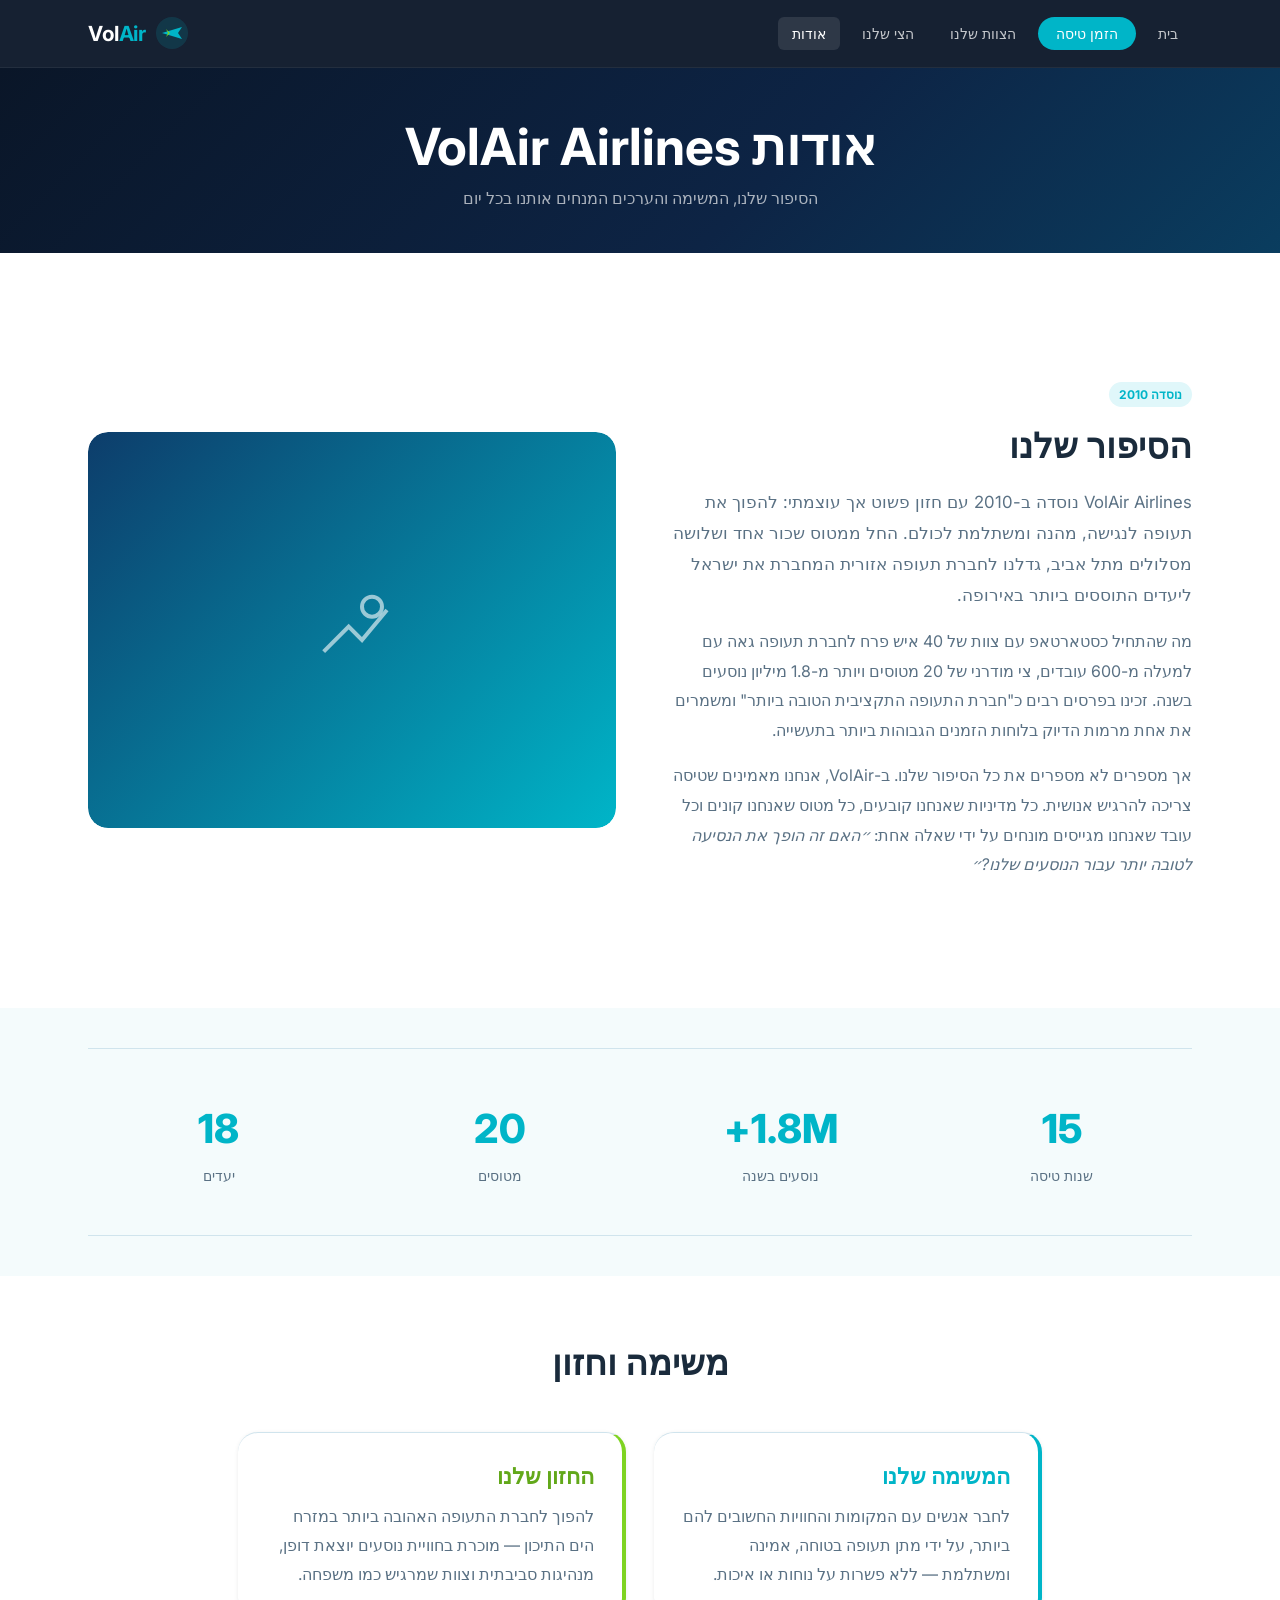
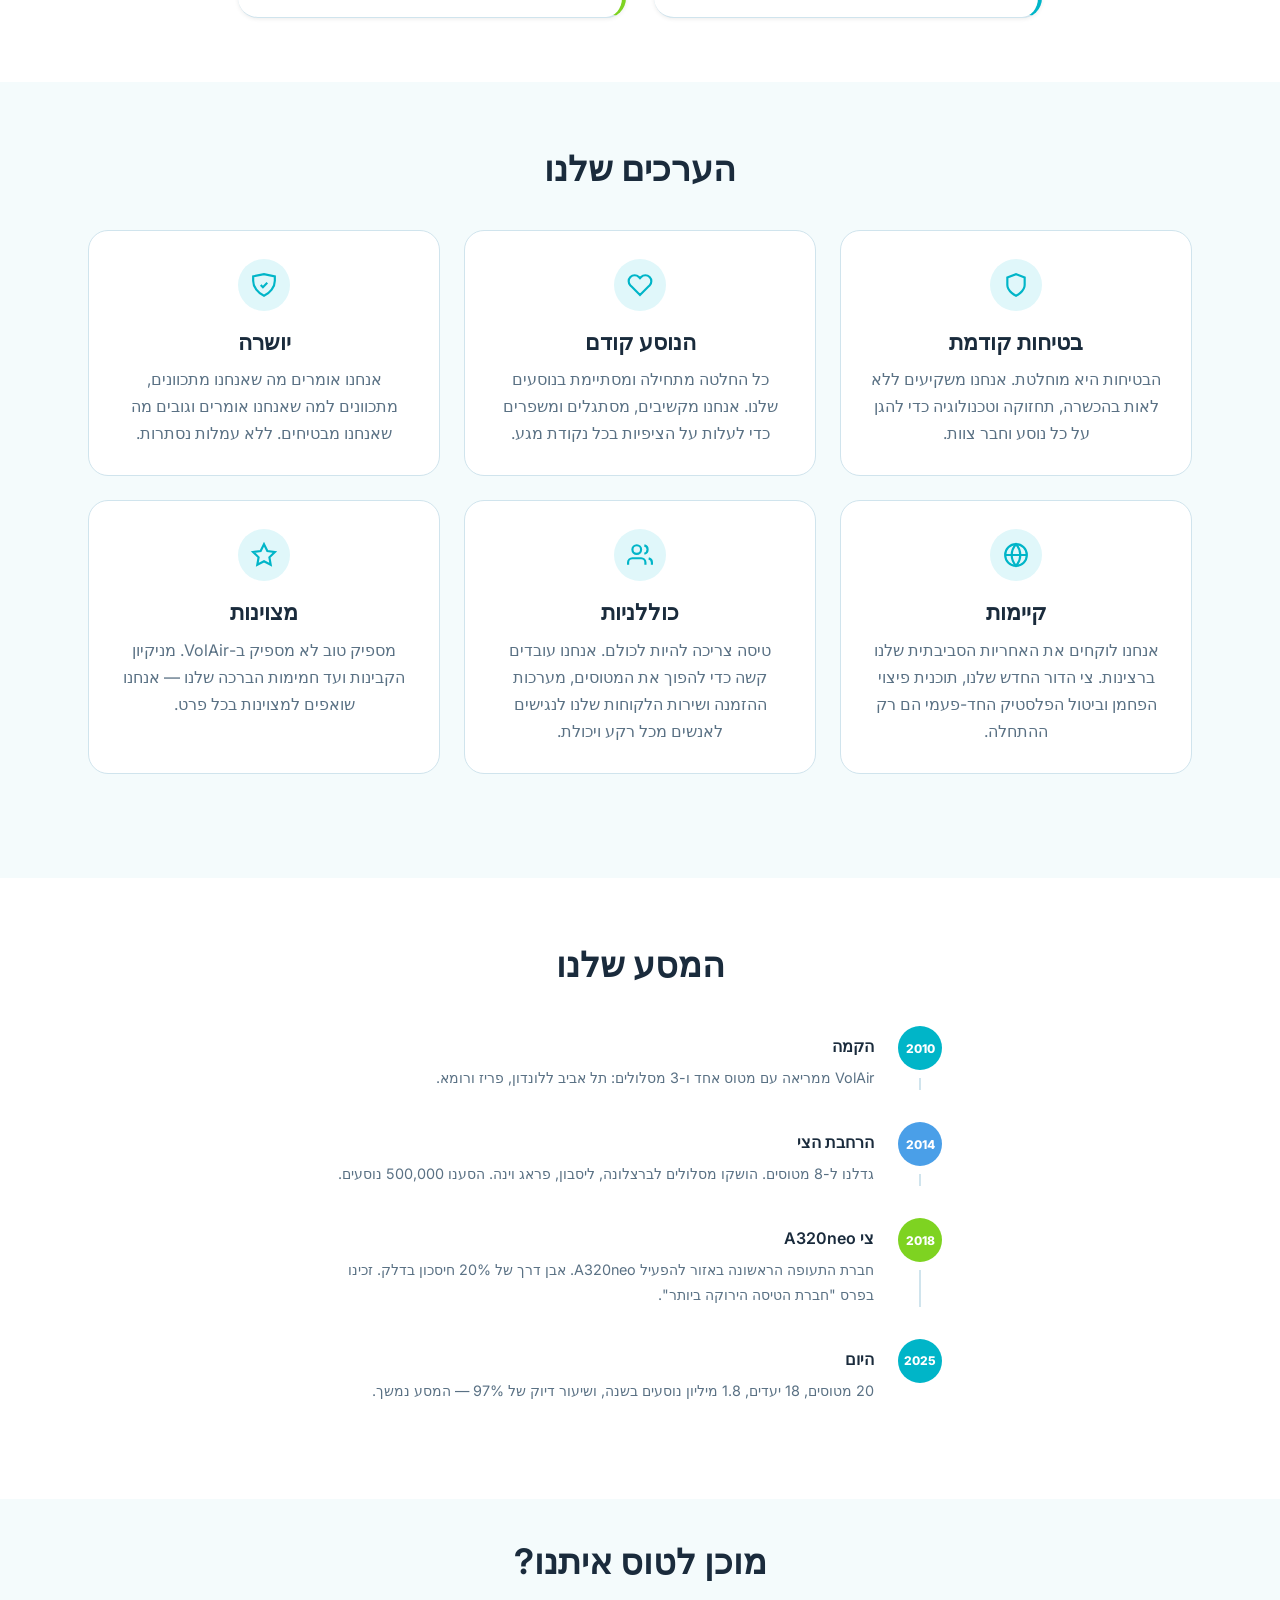
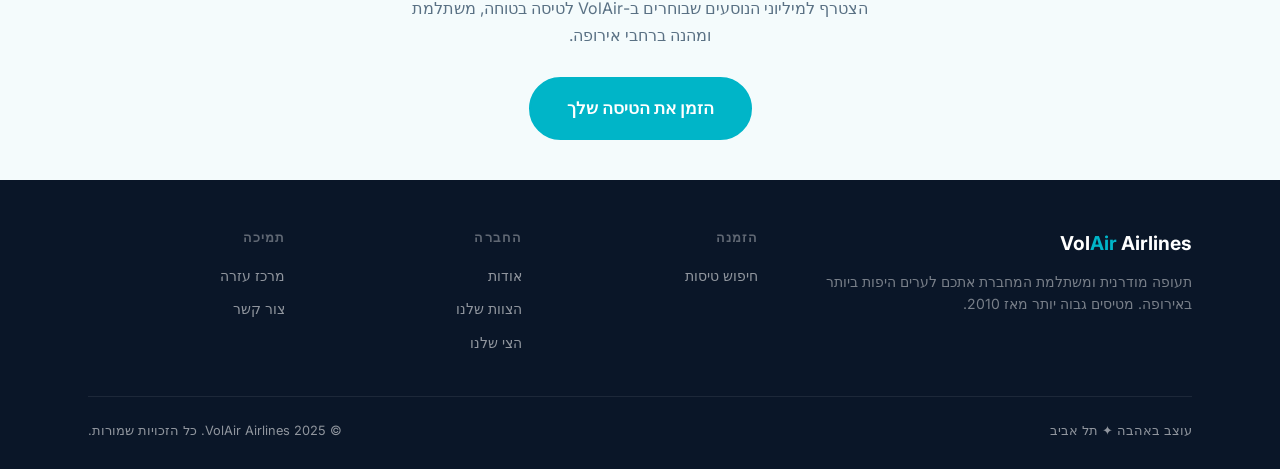
==== about.html @ 7172c8f0 "Initial commit: VolAir Airlines flight booking app Hebrew RTL static web app with 6-step booking flo" ====
<!DOCTYPE html>
<html lang="he" dir="rtl">
<head>
  <meta charset="UTF-8" />
  <meta name="viewport" content="width=device-width, initial-scale=1.0" />
  <title>אודות VolAir — VolAir Airlines</title>
  <link rel="preconnect" href="https://fonts.googleapis.com" />
  <link href="https://fonts.googleapis.com/css2?family=Inter:wght@400;500;600;700;800&display=swap" rel="stylesheet" />
  <link rel="stylesheet" href="css/style.css" />
</head>
<body>

  <nav class="navbar" role="navigation" aria-label="ניווט ראשי">
    <div class="nav-inner">
      <a href="index.html" class="nav-logo">
        <svg width="32" height="32" viewBox="0 0 32 32" fill="none" aria-hidden="true">
          <circle cx="16" cy="16" r="16" fill="#00B5C8" opacity="0.15"/>
          <path d="M6 16 L26 10 L22 16 L26 22 Z" fill="#00B5C8"/>
          <path d="M14 16 L10 20 L12 16 L10 12 Z" fill="#7ED321"/>
        </svg>
        <span>Vol<span>Air</span></span>
      </a>
      <button class="nav-toggle" aria-label="פתח/סגור תפריט" aria-expanded="false">
        <span></span><span></span><span></span>
      </button>
      <ul class="nav-links" role="list">
        <li><a href="index.html">בית</a></li>
        <li><a href="flights.html" class="btn-nav">הזמן טיסה</a></li>
        <li><a href="crew.html">הצוות שלנו</a></li>
        <li><a href="fleet.html">הצי שלנו</a></li>
        <li><a href="about.html" class="active">אודות</a></li>
      </ul>
    </div>
  </nav>

  <div class="page-hero">
    <div class="container">
      <h1>אודות VolAir Airlines</h1>
      <p>הסיפור שלנו, המשימה והערכים המנחים אותנו בכל יום</p>
    </div>
  </div>

  <main>

    <!-- הסיפור שלנו -->
    <section class="section" style="background:var(--color-surface);">
      <div class="container">
        <div class="about-intro">
          <div>
            <span class="badge badge-primary" style="margin-bottom:16px;">נוסדה 2010</span>
            <h2 style="margin-bottom:20px;">הסיפור שלנו</h2>
            <p style="margin-bottom:16px;font-size:1.05rem;line-height:1.85;">
              VolAir Airlines נוסדה ב-2010 עם חזון פשוט אך עוצמתי: להפוך את תעופה לנגישה,
              מהנה ומשתלמת לכולם. החל ממטוס שכור אחד ושלושה מסלולים מתל אביב,
              גדלנו לחברת תעופה אזורית המחברת את ישראל ליעדים התוססים ביותר באירופה.
            </p>
            <p style="margin-bottom:16px;line-height:1.85;">
              מה שהתחיל כסטארטאפ עם צוות של 40 איש פרח לחברת תעופה גאה עם למעלה
              מ-600 עובדים, צי מודרני של 20 מטוסים ויותר מ-1.8 מיליון נוסעים בשנה.
              זכינו בפרסים רבים כ"חברת התעופה התקציבית הטובה ביותר" ומשמרים
              את אחת מרמות הדיוק בלוחות הזמנים הגבוהות ביותר בתעשייה.
            </p>
            <p style="line-height:1.85;">
              אך מספרים לא מספרים את כל הסיפור שלנו. ב-VolAir, אנחנו מאמינים שטיסה צריכה
              להרגיש אנושית. כל מדיניות שאנחנו קובעים, כל מטוס שאנחנו קונים וכל עובד שאנחנו
              מגייסים מונחים על ידי שאלה אחת: <em>״האם זה הופך את הנסיעה לטובה יותר עבור הנוסעים שלנו?״</em>
            </p>
          </div>
          <div class="about-intro-img">
            <img src="images/about-story.jpg"
                 alt="המטוס הראשון של VolAir בנמל התעופה תל אביב ב-2010"
                 loading="lazy"
                 onerror="this.style.display='none';this.nextElementSibling.style.display='flex';" />
            <div class="about-intro-img-placeholder"
                 style="display:none;align-items:center;justify-content:center;border-radius:20px;"
                 role="img"
                 aria-label="סיפור ייסוד VolAir — placeholder">
              <svg width="80" height="80" viewBox="0 0 24 24" fill="none" stroke="rgba(255,255,255,0.6)" stroke-width="1.2" aria-hidden="true">
                <path d="M3.5 18.5l7.5-7.5 4 4 7.5-9"/>
                <circle cx="18" cy="5" r="3"/>
              </svg>
            </div>
          </div>
        </div>
      </div>
    </section>

    <!-- סטטיסטיקות -->
    <section class="section-sm">
      <div class="container">
        <div class="about-stats">
          <div class="stat-item"><div class="num">15</div><div class="lbl">שנות טיסה</div></div>
          <div class="stat-item"><div class="num">1.8M+</div><div class="lbl">נוסעים בשנה</div></div>
          <div class="stat-item"><div class="num">20</div><div class="lbl">מטוסים</div></div>
          <div class="stat-item"><div class="num">18</div><div class="lbl">יעדים</div></div>
        </div>
      </div>
    </section>

    <!-- משימה וחזון -->
    <section class="section" style="background:var(--color-surface);">
      <div class="container" style="max-width:900px;">
        <div style="text-align:center;margin-bottom:48px;">
          <h2>משימה וחזון</h2>
        </div>
        <div style="display:grid;grid-template-columns:1fr 1fr;gap:28px;">

          <div class="card" style="border-right:4px solid var(--color-primary);border-left:none;">
            <h3 style="color:var(--color-primary);margin-bottom:12px;">המשימה שלנו</h3>
            <p style="line-height:1.8;">
              לחבר אנשים עם המקומות והחוויות החשובים להם ביותר, על ידי מתן תעופה בטוחה,
              אמינה ומשתלמת — ללא פשרות על נוחות או איכות.
            </p>
          </div>

          <div class="card" style="border-right:4px solid var(--color-secondary);border-left:none;">
            <h3 style="color:var(--color-secondary-dk);margin-bottom:12px;">החזון שלנו</h3>
            <p style="line-height:1.8;">
              להפוך לחברת התעופה האהובה ביותר במזרח הים התיכון — מוכרת בחוויית נוסעים
              יוצאת דופן, מנהיגות סביבתית וצוות שמרגיש כמו משפחה.
            </p>
          </div>

        </div>
      </div>
    </section>

    <!-- ערכים -->
    <section class="section">
      <div class="container">
        <h2 style="text-align:center;margin-bottom:40px;">הערכים שלנו</h2>
        <div class="values-grid">

          <div class="value-card">
            <div class="icon" aria-hidden="true">
              <svg width="26" height="26" viewBox="0 0 24 24" fill="none" stroke="currentColor" stroke-width="2">
                <path d="M12 22s8-4 8-10V5l-8-3-8 3v7c0 6 8 10 8 10z"/>
              </svg>
            </div>
            <h3>בטיחות קודמת</h3>
            <p>הבטיחות היא מוחלטת. אנחנו משקיעים ללא לאות בהכשרה, תחזוקה וטכנולוגיה כדי להגן על כל נוסע וחבר צוות.</p>
          </div>

          <div class="value-card">
            <div class="icon" aria-hidden="true">
              <svg width="26" height="26" viewBox="0 0 24 24" fill="none" stroke="currentColor" stroke-width="2">
                <path d="M20.84 4.61a5.5 5.5 0 0 0-7.78 0L12 5.67l-1.06-1.06a5.5 5.5 0 0 0-7.78 7.78l1.06 1.06L12 21.23l7.78-7.78 1.06-1.06a5.5 5.5 0 0 0 0-7.78z"/>
              </svg>
            </div>
            <h3>הנוסע קודם</h3>
            <p>כל החלטה מתחילה ומסתיימת בנוסעים שלנו. אנחנו מקשיבים, מסתגלים ומשפרים כדי לעלות על הציפיות בכל נקודת מגע.</p>
          </div>

          <div class="value-card">
            <div class="icon" aria-hidden="true">
              <svg width="26" height="26" viewBox="0 0 24 24" fill="none" stroke="currentColor" stroke-width="2">
                <path d="M12 22c5.5-2.5 10-8 10-14V4L12 2 2 4v4c0 6 4.5 11.5 10 14z"/>
                <path d="M9 12l2 2 4-4"/>
              </svg>
            </div>
            <h3>יושרה</h3>
            <p>אנחנו אומרים מה שאנחנו מתכוונים, מתכוונים למה שאנחנו אומרים וגובים מה שאנחנו מבטיחים. ללא עמלות נסתרות.</p>
          </div>

          <div class="value-card">
            <div class="icon" aria-hidden="true">
              <svg width="26" height="26" viewBox="0 0 24 24" fill="none" stroke="currentColor" stroke-width="2">
                <circle cx="12" cy="12" r="10"/>
                <path d="M2 12h20M12 2a15.3 15.3 0 0 1 4 10 15.3 15.3 0 0 1-4 10 15.3 15.3 0 0 1-4-10 15.3 15.3 0 0 1 4-10z"/>
              </svg>
            </div>
            <h3>קיימות</h3>
            <p>אנחנו לוקחים את האחריות הסביבתית שלנו ברצינות. צי הדור החדש שלנו, תוכנית פיצוי הפחמן וביטול הפלסטיק החד-פעמי הם רק ההתחלה.</p>
          </div>

          <div class="value-card">
            <div class="icon" aria-hidden="true">
              <svg width="26" height="26" viewBox="0 0 24 24" fill="none" stroke="currentColor" stroke-width="2">
                <path d="M17 21v-2a4 4 0 0 0-4-4H5a4 4 0 0 0-4 4v2"/>
                <circle cx="9" cy="7" r="4"/>
                <path d="M23 21v-2a4 4 0 0 0-3-3.87M16 3.13a4 4 0 0 1 0 7.75"/>
              </svg>
            </div>
            <h3>כוללניות</h3>
            <p>טיסה צריכה להיות לכולם. אנחנו עובדים קשה כדי להפוך את המטוסים, מערכות ההזמנה ושירות הלקוחות שלנו לנגישים לאנשים מכל רקע ויכולת.</p>
          </div>

          <div class="value-card">
            <div class="icon" aria-hidden="true">
              <svg width="26" height="26" viewBox="0 0 24 24" fill="none" stroke="currentColor" stroke-width="2">
                <polygon points="12 2 15.09 8.26 22 9.27 17 14.14 18.18 21.02 12 17.77 5.82 21.02 7 14.14 2 9.27 8.91 8.26 12 2"/>
              </svg>
            </div>
            <h3>מצוינות</h3>
            <p>מספיק טוב לא מספיק ב-VolAir. מניקיון הקבינות ועד חמימות הברכה שלנו — אנחנו שואפים למצוינות בכל פרט.</p>
          </div>

        </div>
      </div>
    </section>

    <!-- ציר זמן -->
    <section class="section" style="background:var(--color-surface);">
      <div class="container" style="max-width:700px;">
        <h2 style="text-align:center;margin-bottom:40px;">המסע שלנו</h2>

        <div style="display:flex;flex-direction:column;gap:0;">

          <div style="display:flex;gap:24px;padding-bottom:32px;position:relative;">
            <div style="display:flex;flex-direction:column;align-items:center;flex-shrink:0;">
              <div style="width:44px;height:44px;border-radius:50%;background:var(--color-primary);display:flex;align-items:center;justify-content:center;color:#fff;font-weight:800;font-size:0.75rem;z-index:1;">2010</div>
              <div style="width:2px;flex:1;background:var(--color-border);margin-top:8px;"></div>
            </div>
            <div style="padding-top:8px;">
              <h4>הקמה</h4>
              <p style="font-size:0.9rem;margin-top:6px;">VolAir ממריאה עם מטוס אחד ו-3 מסלולים: תל אביב ללונדון, פריז ורומא.</p>
            </div>
          </div>

          <div style="display:flex;gap:24px;padding-bottom:32px;position:relative;">
            <div style="display:flex;flex-direction:column;align-items:center;flex-shrink:0;">
              <div style="width:44px;height:44px;border-radius:50%;background:var(--color-accent);display:flex;align-items:center;justify-content:center;color:#fff;font-weight:800;font-size:0.75rem;z-index:1;">2014</div>
              <div style="width:2px;flex:1;background:var(--color-border);margin-top:8px;"></div>
            </div>
            <div style="padding-top:8px;">
              <h4>הרחבת הצי</h4>
              <p style="font-size:0.9rem;margin-top:6px;">גדלנו ל-8 מטוסים. הושקו מסלולים לברצלונה, ליסבון, פראג וינה. הסענו 500,000 נוסעים.</p>
            </div>
          </div>

          <div style="display:flex;gap:24px;padding-bottom:32px;position:relative;">
            <div style="display:flex;flex-direction:column;align-items:center;flex-shrink:0;">
              <div style="width:44px;height:44px;border-radius:50%;background:var(--color-secondary);display:flex;align-items:center;justify-content:center;color:#fff;font-weight:800;font-size:0.75rem;z-index:1;">2018</div>
              <div style="width:2px;flex:1;background:var(--color-border);margin-top:8px;"></div>
            </div>
            <div style="padding-top:8px;">
              <h4>צי A320neo</h4>
              <p style="font-size:0.9rem;margin-top:6px;">חברת התעופה הראשונה באזור להפעיל A320neo. אבן דרך של 20% חיסכון בדלק. זכינו בפרס "חברת הטיסה הירוקה ביותר".</p>
            </div>
          </div>

          <div style="display:flex;gap:24px;padding-bottom:32px;">
            <div style="display:flex;flex-direction:column;align-items:center;flex-shrink:0;">
              <div style="width:44px;height:44px;border-radius:50%;background:var(--color-primary);display:flex;align-items:center;justify-content:center;color:#fff;font-weight:800;font-size:0.75rem;z-index:1;">2025</div>
            </div>
            <div style="padding-top:8px;">
              <h4>היום</h4>
              <p style="font-size:0.9rem;margin-top:6px;">20 מטוסים, 18 יעדים, 1.8 מיליון נוסעים בשנה, ושיעור דיוק של 97% — המסע נמשך.</p>
            </div>
          </div>

        </div>
      </div>
    </section>

    <!-- קריאה לפעולה -->
    <section class="section-sm" style="text-align:center;">
      <div class="container">
        <h2 style="margin-bottom:12px;">מוכן לטוס איתנו?</h2>
        <p style="margin-bottom:28px;max-width:480px;margin-left:auto;margin-right:auto;">
          הצטרף למיליוני הנוסעים שבוחרים ב-VolAir לטיסה בטוחה, משתלמת ומהנה ברחבי אירופה.
        </p>
        <a href="flights.html" class="btn btn-primary btn-lg">הזמן את הטיסה שלך</a>
      </div>
    </section>

  </main>

  <footer class="footer" role="contentinfo">
    <div class="container">
      <div class="footer-inner">
        <div class="footer-brand">
          <div class="logo-text">Vol<span>Air</span> Airlines</div>
          <p>תעופה מודרנית ומשתלמת המחברת אתכם לערים היפות ביותר באירופה. מטיסים גבוה יותר מאז 2010.</p>
        </div>
        <div class="footer-col">
          <h5>הזמנה</h5>
          <ul><li><a href="flights.html">חיפוש טיסות</a></li></ul>
        </div>
        <div class="footer-col">
          <h5>החברה</h5>
          <ul>
            <li><a href="about.html">אודות</a></li>
            <li><a href="crew.html">הצוות שלנו</a></li>
            <li><a href="fleet.html">הצי שלנו</a></li>
          </ul>
        </div>
        <div class="footer-col">
          <h5>תמיכה</h5>
          <ul>
            <li><a href="#">מרכז עזרה</a></li>
            <li><a href="#">צור קשר</a></li>
          </ul>
        </div>
      </div>
      <div class="footer-bottom">
        <span>&copy; 2025 VolAir Airlines. כל הזכויות שמורות.</span>
        <span>עוצב באהבה ✦ תל אביב</span>
      </div>
    </div>
  </footer>

  <script src="js/app.js"></script>
</body>
</html>
---- css/style.css ----
/* ============================================
   VolAir Airlines — Main Stylesheet
   Design: Modern Minimalism + Sky Blue palette
   ============================================ */

/* ── CSS Custom Properties ─────────────────── */
:root {
  --color-primary:     #00B5C8;   /* turquoise */
  --color-primary-dk:  #008FA0;
  --color-primary-lt:  #E0F7FA;
  --color-secondary:   #7ED321;   /* lime green */
  --color-secondary-dk:#62A81A;
  --color-accent:      #4A9FE8;   /* sky blue */
  --color-accent-dk:   #2C7FCA;
  --color-danger:      #E53935;
  --color-success:     #43A047;
  --color-warning:     #FB8C00;

  --color-dark:        #0A1628;
  --color-body:        #1A2B3C;
  --color-muted:       #5A7184;
  --color-border:      #D0E4ED;
  --color-bg:          #F4FBFC;
  --color-surface:     #FFFFFF;
  --color-nav-bg:      rgba(10, 22, 40, 0.95);

  --radius-sm:    6px;
  --radius-md:    12px;
  --radius-lg:    20px;
  --radius-pill:  999px;

  --shadow-sm:  0 1px 4px rgba(0,0,0,0.08);
  --shadow-md:  0 4px 16px rgba(0,0,0,0.12);
  --shadow-lg:  0 8px 32px rgba(0,0,0,0.16);

  --font-sans: 'Inter', -apple-system, BlinkMacSystemFont, 'Segoe UI', sans-serif;
  --transition: 200ms ease;

  --container-max: 1200px;
  --nav-height: 68px;
}

/* ── Reset & Base ──────────────────────────── */
*, *::before, *::after { box-sizing: border-box; margin: 0; padding: 0; }

html { font-size: 16px; scroll-behavior: smooth; }

body {
  font-family: var(--font-sans);
  color: var(--color-body);
  background: var(--color-bg);
  line-height: 1.6;
  min-height: 100dvh;
}

img { display: block; max-width: 100%; }
a  { color: inherit; text-decoration: none; }
button { font-family: inherit; cursor: pointer; touch-action: manipulation; }
input, select, textarea { font-family: inherit; }
ul { list-style: none; }

/* ── Typography ────────────────────────────── */
h1 { font-size: clamp(2rem, 5vw, 3.2rem); font-weight: 700; line-height: 1.2; }
h2 { font-size: clamp(1.5rem, 3vw, 2.2rem); font-weight: 700; line-height: 1.25; }
h3 { font-size: clamp(1.1rem, 2vw, 1.4rem); font-weight: 600; line-height: 1.3; }
h4 { font-size: 1rem; font-weight: 600; }
p  { line-height: 1.7; color: var(--color-muted); }

/* ── Layout Utilities ──────────────────────── */
.container {
  width: 100%;
  max-width: var(--container-max);
  margin: 0 auto;
  padding: 0 20px;
}
@media (min-width: 768px)  { .container { padding: 0 32px; } }
@media (min-width: 1024px) { .container { padding: 0 48px; } }

.section { padding: 64px 0; }
.section-sm { padding: 40px 0; }

/* ── Navigation ────────────────────────────── */
.navbar {
  position: sticky;
  top: 0;
  z-index: 100;
  height: var(--nav-height);
  background: var(--color-nav-bg);
  backdrop-filter: blur(12px);
  border-bottom: 1px solid rgba(255,255,255,0.06);
  display: flex;
  align-items: center;
}

.nav-inner {
  display: flex;
  align-items: center;
  justify-content: space-between;
  width: 100%;
  max-width: var(--container-max);
  margin: 0 auto;
  padding: 0 20px;
}
@media (min-width: 768px)  { .nav-inner { padding: 0 32px; } }
@media (min-width: 1024px) { .nav-inner { padding: 0 48px; } }

.nav-logo {
  display: flex;
  align-items: center;
  gap: 10px;
  color: #fff;
  font-size: 1.3rem;
  font-weight: 700;
  letter-spacing: -0.02em;
}

.nav-logo svg { flex-shrink: 0; }

.nav-logo span span { color: var(--color-primary); }

.nav-links {
  display: flex;
  align-items: center;
  gap: 8px;
}

.nav-links a {
  color: rgba(255,255,255,0.75);
  font-size: 0.9rem;
  font-weight: 500;
  padding: 8px 14px;
  border-radius: var(--radius-sm);
  transition: color var(--transition), background var(--transition);
}
.nav-links a:hover,
.nav-links a.active {
  color: #fff;
  background: rgba(255,255,255,0.1);
}
.nav-links a.btn-nav {
  background: var(--color-primary);
  color: #fff;
  padding: 8px 18px;
  border-radius: var(--radius-pill);
}
.nav-links a.btn-nav:hover { background: var(--color-primary-dk); }

/* Hamburger */
.nav-toggle {
  display: none;
  flex-direction: column;
  justify-content: center;
  gap: 5px;
  width: 44px;
  height: 44px;
  background: none;
  border: none;
  padding: 8px;
  border-radius: var(--radius-sm);
}
.nav-toggle span {
  display: block;
  width: 22px;
  height: 2px;
  background: #fff;
  border-radius: 2px;
  transition: transform var(--transition), opacity var(--transition);
}
.nav-toggle.open span:nth-child(1) { transform: translateY(7px) rotate(45deg); }
.nav-toggle.open span:nth-child(2) { opacity: 0; }
.nav-toggle.open span:nth-child(3) { transform: translateY(-7px) rotate(-45deg); }

@media (max-width: 767px) {
  .nav-toggle { display: flex; }
  .nav-links {
    position: fixed;
    inset: var(--nav-height) 0 0 0;
    flex-direction: column;
    align-items: flex-start;
    gap: 4px;
    background: var(--color-nav-bg);
    padding: 24px 20px;
    transform: translateX(100%);
    transition: transform 280ms cubic-bezier(0.4,0,0.2,1);
    z-index: 99;
    overflow-y: auto;
  }
  .nav-links.open { transform: translateX(0); }
  .nav-links a { width: 100%; font-size: 1rem; padding: 12px 16px; }
  .nav-links a.btn-nav { text-align: center; }
}

/* ── Progress Steps ────────────────────────── */
.progress-steps {
  display: flex;
  align-items: center;
  justify-content: center;
  gap: 0;
  padding: 24px 20px 16px;
  overflow-x: auto;
}

.step {
  display: flex;
  flex-direction: column;
  align-items: center;
  gap: 6px;
  position: relative;
  flex: 1;
  min-width: 72px;
}

.step:not(:last-child)::after {
  content: '';
  position: absolute;
  top: 16px;
  left: calc(50% + 16px);
  right: calc(-50% + 16px);
  height: 2px;
  background: var(--color-border);
}
.step.done:not(:last-child)::after,
.step.active:not(:last-child)::after { background: var(--color-primary); }

.step-dot {
  width: 32px;
  height: 32px;
  border-radius: 50%;
  border: 2px solid var(--color-border);
  background: var(--color-surface);
  display: flex;
  align-items: center;
  justify-content: center;
  font-size: 0.75rem;
  font-weight: 700;
  color: var(--color-muted);
  z-index: 1;
  transition: all var(--transition);
}
.step.active .step-dot {
  border-color: var(--color-primary);
  background: var(--color-primary);
  color: #fff;
}
.step.done .step-dot {
  border-color: var(--color-secondary);
  background: var(--color-secondary);
  color: #fff;
}

.step-label {
  font-size: 0.7rem;
  font-weight: 500;
  color: var(--color-muted);
  white-space: nowrap;
}
.step.active .step-label { color: var(--color-primary); font-weight: 600; }
.step.done  .step-label { color: var(--color-secondary); }

/* ── Buttons ───────────────────────────────── */
.btn {
  display: inline-flex;
  align-items: center;
  justify-content: center;
  gap: 8px;
  padding: 14px 28px;
  border-radius: var(--radius-pill);
  font-size: 1rem;
  font-weight: 600;
  border: 2px solid transparent;
  transition: all var(--transition);
  min-height: 48px;
  cursor: pointer;
  white-space: nowrap;
}

.btn-primary {
  background: var(--color-primary);
  color: #fff;
  border-color: var(--color-primary);
}
.btn-primary:hover { background: var(--color-primary-dk); border-color: var(--color-primary-dk); transform: translateY(-1px); box-shadow: var(--shadow-md); }

.btn-secondary {
  background: var(--color-secondary);
  color: #fff;
  border-color: var(--color-secondary);
}
.btn-secondary:hover { background: var(--color-secondary-dk); border-color: var(--color-secondary-dk); transform: translateY(-1px); }

.btn-outline {
  background: transparent;
  color: var(--color-primary);
  border-color: var(--color-primary);
}
.btn-outline:hover { background: var(--color-primary-lt); }

.btn-ghost {
  background: transparent;
  color: var(--color-muted);
  border-color: var(--color-border);
}
.btn-ghost:hover { background: var(--color-bg); color: var(--color-body); }

.btn-lg { padding: 16px 36px; font-size: 1.05rem; }
.btn-sm { padding: 10px 20px; font-size: 0.875rem; min-height: 40px; }
.btn-full { width: 100%; }

.btn-group {
  display: flex;
  gap: 12px;
  flex-wrap: wrap;
}
@media (max-width: 480px) { .btn-group { flex-direction: column; } }

/* ── Cards ─────────────────────────────────── */
.card {
  background: var(--color-surface);
  border: 1px solid var(--color-border);
  border-radius: var(--radius-lg);
  padding: 28px;
  box-shadow: var(--shadow-sm);
}

.card-sm { padding: 20px; border-radius: var(--radius-md); }

/* ── Forms ─────────────────────────────────── */
.form-group {
  display: flex;
  flex-direction: column;
  gap: 6px;
}

.form-label {
  font-size: 0.875rem;
  font-weight: 600;
  color: var(--color-body);
}
.form-label .required { color: var(--color-danger); margin-left: 2px; }

.form-control {
  width: 100%;
  padding: 12px 16px;
  border: 2px solid var(--color-border);
  border-radius: var(--radius-md);
  font-size: 1rem;
  color: var(--color-body);
  background: var(--color-surface);
  transition: border-color var(--transition), box-shadow var(--transition);
  min-height: 48px;
  outline: none;
}
.form-control:focus {
  border-color: var(--color-primary);
  box-shadow: 0 0 0 3px rgba(0, 181, 200, 0.15);
}
.form-control::placeholder { color: var(--color-muted); }

.form-helper { font-size: 0.8rem; color: var(--color-muted); }
.form-error  { font-size: 0.8rem; color: var(--color-danger); display: none; }
.form-error.visible { display: block; }

.form-grid-2 { display: grid; grid-template-columns: 1fr 1fr; gap: 16px; }
.form-grid-3 { display: grid; grid-template-columns: repeat(3, 1fr); gap: 16px; }
@media (max-width: 600px) {
  .form-grid-2, .form-grid-3 { grid-template-columns: 1fr; }
}

/* Counter input */
.counter-group {
  display: flex;
  align-items: center;
  gap: 12px;
}
.counter-btn {
  width: 36px; height: 36px;
  border-radius: 50%;
  border: 2px solid var(--color-border);
  background: var(--color-surface);
  font-size: 1.2rem;
  font-weight: 700;
  color: var(--color-primary);
  display: flex;
  align-items: center;
  justify-content: center;
  transition: all var(--transition);
  cursor: pointer;
  flex-shrink: 0;
}
.counter-btn:hover { background: var(--color-primary-lt); border-color: var(--color-primary); }
.counter-val {
  font-size: 1.1rem;
  font-weight: 700;
  min-width: 28px;
  text-align: center;
  color: var(--color-body);
}

/* Toggle switch */
.toggle-group {
  display: flex;
  background: var(--color-bg);
  border: 2px solid var(--color-border);
  border-radius: var(--radius-pill);
  padding: 4px;
  gap: 0;
  width: fit-content;
}
.toggle-btn {
  padding: 10px 24px;
  border-radius: var(--radius-pill);
  border: none;
  background: transparent;
  font-size: 0.9rem;
  font-weight: 600;
  color: var(--color-muted);
  transition: all var(--transition);
  min-height: 44px;
}
.toggle-btn.active {
  background: var(--color-primary);
  color: #fff;
  box-shadow: var(--shadow-sm);
}

/* ── Page Hero ──────────────────────────────── */
.page-hero {
  background: linear-gradient(135deg, var(--color-dark) 0%, #0D2445 60%, #0A3D5F 100%);
  color: #fff;
  padding: 48px 0 40px;
  text-align: center;
}
.page-hero h1 { color: #fff; margin-bottom: 8px; }
.page-hero p  { color: rgba(255,255,255,0.65); font-size: 1rem; }

/* ── Footer ─────────────────────────────────── */
.footer {
  background: var(--color-dark);
  color: rgba(255,255,255,0.55);
  padding: 48px 0 28px;
  margin-top: auto;
}
.footer-inner {
  display: grid;
  grid-template-columns: 2fr 1fr 1fr 1fr;
  gap: 40px;
  margin-bottom: 40px;
}
@media (max-width: 768px) {
  .footer-inner { grid-template-columns: 1fr 1fr; gap: 28px; }
}
@media (max-width: 480px) {
  .footer-inner { grid-template-columns: 1fr; gap: 24px; }
}

.footer-brand { display: flex; flex-direction: column; gap: 12px; }
.footer-brand .logo-text { color: #fff; font-size: 1.2rem; font-weight: 700; }
.footer-brand .logo-text span { color: var(--color-primary); }
.footer-brand p { font-size: 0.875rem; line-height: 1.6; color: rgba(255,255,255,0.45); }

.footer-col h5 {
  font-size: 0.8rem;
  font-weight: 700;
  text-transform: uppercase;
  letter-spacing: 0.08em;
  color: rgba(255,255,255,0.35);
  margin-bottom: 14px;
}
.footer-col ul { display: flex; flex-direction: column; gap: 8px; }
.footer-col a {
  font-size: 0.9rem;
  color: rgba(255,255,255,0.55);
  transition: color var(--transition);
}
.footer-col a:hover { color: var(--color-primary); }

.footer-bottom {
  border-top: 1px solid rgba(255,255,255,0.08);
  padding-top: 24px;
  font-size: 0.8rem;
  display: flex;
  align-items: center;
  justify-content: space-between;
  flex-wrap: wrap;
  gap: 12px;
}

/* ══════════════════════════════════════════════
   INDEX PAGE
══════════════════════════════════════════════ */

/* Hero */
.hero {
  position: relative;
  min-height: 90dvh;
  display: flex;
  flex-direction: column;
  align-items: center;
  justify-content: center;
  text-align: center;
  overflow: hidden;
  background: linear-gradient(180deg, #05111E 0%, #0A2540 40%, #0D3D6B 100%);
  color: #fff;
  padding: 80px 20px 60px;
}

.hero-bg {
  position: absolute;
  inset: 0;
  overflow: hidden;
  z-index: 0;
}
.hero-bg img {
  width: 100%;
  height: 100%;
  object-fit: cover;
  opacity: 0.28;
}
.hero-bg-gradient {
  position: absolute;
  inset: 0;
  background: linear-gradient(to bottom, rgba(5,17,30,0.7) 0%, rgba(5,17,30,0.3) 40%, rgba(5,17,30,0.8) 100%);
}

.hero-content { position: relative; z-index: 1; max-width: 700px; }

.hero-eyebrow {
  display: inline-flex;
  align-items: center;
  gap: 8px;
  font-size: 0.8rem;
  font-weight: 700;
  text-transform: uppercase;
  letter-spacing: 0.12em;
  color: var(--color-primary);
  background: rgba(0,181,200,0.12);
  border: 1px solid rgba(0,181,200,0.25);
  padding: 6px 16px;
  border-radius: var(--radius-pill);
  margin-bottom: 20px;
}

.hero-title {
  font-size: clamp(2.4rem, 7vw, 4.5rem);
  font-weight: 800;
  line-height: 1.1;
  letter-spacing: -0.02em;
  margin-bottom: 16px;
}
.hero-title .brand-color { color: var(--color-primary); }
.hero-title .accent-color { color: var(--color-secondary); }

.hero-slogan {
  font-size: clamp(1rem, 2vw, 1.2rem);
  color: rgba(255,255,255,0.7);
  margin-bottom: 36px;
  font-style: italic;
}

/* Hero plane visual */
.hero-plane {
  position: relative;
  width: 100%;
  max-width: 560px;
  margin: 32px auto 40px;
  border-radius: var(--radius-lg);
  overflow: hidden;
  box-shadow: var(--shadow-lg);
}
.hero-plane img {
  width: 100%;
  aspect-ratio: 16/9;
  object-fit: cover;
}
.hero-plane-placeholder {
  width: 100%;
  aspect-ratio: 16/9;
  background: linear-gradient(135deg, #0D3D6B 0%, #1565A8 50%, #00B5C8 100%);
  display: flex;
  align-items: center;
  justify-content: center;
  border-radius: var(--radius-lg);
}
.hero-plane-placeholder svg { width: 60%; opacity: 0.8; }

/* Logo badge */
.hero-logo-badge {
  display: flex;
  align-items: center;
  justify-content: center;
  gap: 12px;
  margin: 0 auto 40px;
  padding: 16px 28px;
  background: rgba(255,255,255,0.08);
  backdrop-filter: blur(8px);
  border: 1px solid rgba(255,255,255,0.15);
  border-radius: var(--radius-lg);
  width: fit-content;
}
.hero-logo-badge svg { color: var(--color-primary); }
.hero-logo-badge .brand-name {
  font-size: 1.4rem;
  font-weight: 800;
  color: #fff;
  letter-spacing: -0.02em;
}
.hero-logo-badge .brand-name span { color: var(--color-primary); }
.hero-logo-badge .brand-tagline {
  font-size: 0.8rem;
  color: rgba(255,255,255,0.55);
}

/* Destinations grid */
.destinations { padding: 72px 0; }
.destinations h2 { text-align: center; margin-bottom: 8px; }
.destinations .section-subtitle {
  text-align: center;
  color: var(--color-muted);
  margin-bottom: 40px;
  font-size: 1rem;
}

.destinations-grid {
  display: grid;
  grid-template-columns: repeat(4, 1fr);
  gap: 20px;
}
@media (max-width: 900px)  { .destinations-grid { grid-template-columns: repeat(2, 1fr); } }
@media (max-width: 480px)  { .destinations-grid { grid-template-columns: 1fr; } }

.dest-card {
  position: relative;
  border-radius: var(--radius-lg);
  overflow: hidden;
  cursor: pointer;
  group: true;
  box-shadow: var(--shadow-md);
  transition: transform var(--transition), box-shadow var(--transition);
}
.dest-card:hover { transform: translateY(-4px); box-shadow: var(--shadow-lg); }
.dest-card:focus-within { outline: 3px solid var(--color-primary); outline-offset: 3px; }

.dest-card-img {
  width: 100%;
  aspect-ratio: 3/4;
  object-fit: cover;
  transition: transform 350ms ease;
}
.dest-card:hover .dest-card-img { transform: scale(1.05); }

.dest-card-placeholder {
  width: 100%;
  aspect-ratio: 3/4;
  display: flex;
  align-items: flex-end;
}

.dest-card-overlay {
  position: absolute;
  inset: 0;
  background: linear-gradient(to top, rgba(5,17,30,0.85) 0%, rgba(5,17,30,0.1) 50%);
  display: flex;
  flex-direction: column;
  justify-content: flex-end;
  padding: 24px;
  color: #fff;
  transition: background var(--transition);
}
.dest-card:hover .dest-card-overlay {
  background: linear-gradient(to top, rgba(0,181,200,0.7) 0%, rgba(5,17,30,0.2) 60%);
}

.dest-city {
  font-size: 1.3rem;
  font-weight: 700;
  margin-bottom: 4px;
  letter-spacing: -0.01em;
}
.dest-country { font-size: 0.85rem; color: rgba(255,255,255,0.75); margin-bottom: 12px; }
.dest-price {
  font-size: 0.85rem;
  background: rgba(255,255,255,0.15);
  backdrop-filter: blur(4px);
  border: 1px solid rgba(255,255,255,0.2);
  padding: 4px 12px;
  border-radius: var(--radius-pill);
  width: fit-content;
}
.dest-price strong { color: var(--color-secondary); }

/* Why fly section */
.why-fly { background: var(--color-surface); padding: 72px 0; }
.why-fly h2 { text-align: center; margin-bottom: 48px; }
.why-grid {
  display: grid;
  grid-template-columns: repeat(3, 1fr);
  gap: 28px;
}
@media (max-width: 768px) { .why-grid { grid-template-columns: 1fr; } }

.why-item {
  text-align: center;
  padding: 36px 24px;
  border-radius: var(--radius-lg);
  border: 1px solid var(--color-border);
  transition: box-shadow var(--transition), border-color var(--transition);
}
.why-item:hover { box-shadow: var(--shadow-md); border-color: var(--color-primary); }
.why-icon {
  width: 60px; height: 60px;
  background: var(--color-primary-lt);
  border-radius: 50%;
  display: flex;
  align-items: center;
  justify-content: center;
  margin: 0 auto 20px;
  color: var(--color-primary);
}
.why-item h3 { margin-bottom: 10px; color: var(--color-body); }

/* ══════════════════════════════════════════════
   FLIGHTS PAGE
══════════════════════════════════════════════ */

.search-card {
  max-width: 760px;
  margin: 0 auto;
}

.trip-type-row {
  display: flex;
  align-items: center;
  justify-content: space-between;
  flex-wrap: wrap;
  gap: 16px;
  margin-bottom: 28px;
}

.passengers-section { margin-top: 24px; }
.passengers-section h4 { margin-bottom: 16px; color: var(--color-body); }
.passenger-row {
  display: flex;
  align-items: center;
  justify-content: space-between;
  padding: 14px 0;
  border-bottom: 1px solid var(--color-border);
}
.passenger-row:last-child { border-bottom: none; }
.passenger-label { font-weight: 600; color: var(--color-body); }
.passenger-sub   { font-size: 0.8rem; color: var(--color-muted); }

.return-row { display: none; }
.return-row.visible { display: block; }

/* ══════════════════════════════════════════════
   RESULTS PAGE
══════════════════════════════════════════════ */

.results-layout {
  display: grid;
  grid-template-columns: 1fr 320px;
  gap: 28px;
  align-items: start;
}
@media (max-width: 900px) { .results-layout { grid-template-columns: 1fr; } }

.flight-list { display: flex; flex-direction: column; gap: 16px; }

.flight-card {
  background: var(--color-surface);
  border: 2px solid var(--color-border);
  border-radius: var(--radius-lg);
  padding: 24px;
  cursor: pointer;
  transition: all var(--transition);
}
.flight-card:hover, .flight-card.selected {
  border-color: var(--color-primary);
  box-shadow: 0 0 0 3px rgba(0,181,200,0.12);
}
.flight-card.selected { background: rgba(0,181,200,0.04); }

.flight-header {
  display: flex;
  align-items: center;
  justify-content: space-between;
  margin-bottom: 16px;
  flex-wrap: wrap;
  gap: 8px;
}
.flight-number { font-size: 0.8rem; font-weight: 700; color: var(--color-muted); letter-spacing: 0.08em; }
.flight-badge {
  font-size: 0.75rem;
  font-weight: 700;
  padding: 4px 12px;
  border-radius: var(--radius-pill);
  background: var(--color-primary-lt);
  color: var(--color-primary);
}
.flight-badge.best { background: rgba(126,211,33,0.15); color: var(--color-secondary-dk); }

.flight-times {
  display: flex;
  align-items: center;
  gap: 16px;
  margin-bottom: 16px;
}
.flight-time { text-align: center; }
.flight-time .time  { font-size: 1.6rem; font-weight: 700; line-height: 1; }
.flight-time .airport { font-size: 0.8rem; color: var(--color-muted); margin-top: 2px; }

.flight-duration {
  flex: 1;
  text-align: center;
}
.duration-line {
  position: relative;
  height: 2px;
  background: var(--color-border);
  margin: 4px 0;
}
.duration-line::before, .duration-line::after {
  content: '';
  position: absolute;
  top: 50%;
  transform: translateY(-50%);
  width: 6px;
  height: 6px;
  border-radius: 50%;
  background: var(--color-primary);
}
.duration-line::before { left: 0; }
.duration-line::after  { right: 0; }
.duration-text { font-size: 0.8rem; color: var(--color-muted); }
.flight-direct { font-size: 0.75rem; color: var(--color-secondary-dk); font-weight: 600; }

.flight-footer {
  display: flex;
  align-items: center;
  justify-content: space-between;
  flex-wrap: wrap;
  gap: 12px;
  padding-top: 16px;
  border-top: 1px solid var(--color-border);
}
.flight-price .amount { font-size: 1.6rem; font-weight: 800; color: var(--color-primary); }
.flight-price .per    { font-size: 0.8rem; color: var(--color-muted); }

/* Extras card */
.extras-card { position: sticky; top: calc(var(--nav-height) + 16px); }
.extras-card h3 { margin-bottom: 16px; }

.extra-item {
  display: flex;
  align-items: flex-start;
  gap: 12px;
  padding: 14px 0;
  border-bottom: 1px solid var(--color-border);
  cursor: pointer;
}
.extra-item:last-of-type { border-bottom: none; }

.extra-checkbox {
  width: 20px;
  height: 20px;
  border: 2px solid var(--color-border);
  border-radius: 6px;
  flex-shrink: 0;
  margin-top: 2px;
  display: flex;
  align-items: center;
  justify-content: center;
  transition: all var(--transition);
  cursor: pointer;
}
.extra-checkbox.checked {
  background: var(--color-primary);
  border-color: var(--color-primary);
}
.extra-checkbox.checked::after {
  content: '';
  width: 10px; height: 6px;
  border-left: 2px solid #fff;
  border-bottom: 2px solid #fff;
  transform: rotate(-45deg) translate(1px, -1px);
}

.extra-info { flex: 1; }
.extra-name  { font-weight: 600; font-size: 0.9rem; color: var(--color-body); }
.extra-desc  { font-size: 0.8rem; color: var(--color-muted); margin-top: 2px; }
.extra-price { font-weight: 700; color: var(--color-primary); font-size: 0.9rem; white-space: nowrap; }

/* ══════════════════════════════════════════════
   SEATS PAGE
══════════════════════════════════════════════ */

.seat-map-container { overflow-x: auto; padding-bottom: 16px; }

.aircraft-nose {
  width: 120px;
  height: 48px;
  background: linear-gradient(90deg, var(--color-primary-dk), var(--color-primary));
  border-radius: 50% 50% 0 0 / 100% 100% 0 0;
  margin: 0 auto 8px;
  display: flex;
  align-items: center;
  justify-content: center;
  color: #fff;
  font-size: 0.65rem;
  font-weight: 700;
  letter-spacing: 0.08em;
  transform: rotate(90deg);
}

.seat-map {
  display: flex;
  flex-direction: column;
  gap: 8px;
  padding: 24px;
  background: var(--color-surface);
  border: 1px solid var(--color-border);
  border-radius: var(--radius-lg);
  min-width: 340px;
  max-width: 480px;
  margin: 0 auto;
}

.seat-row {
  display: flex;
  align-items: center;
  gap: 6px;
}
.seat-row-num {
  width: 24px;
  font-size: 0.7rem;
  font-weight: 600;
  color: var(--color-muted);
  text-align: center;
  flex-shrink: 0;
}
.seat-aisle { width: 20px; flex-shrink: 0; }

.seat {
  width: 36px;
  height: 36px;
  border-radius: var(--radius-sm);
  border: 2px solid transparent;
  display: flex;
  align-items: center;
  justify-content: center;
  font-size: 0.65rem;
  font-weight: 700;
  cursor: pointer;
  transition: all var(--transition);
  flex-shrink: 0;
}
.seat.available {
  background: rgba(67,160,71,0.12);
  border-color: var(--color-success);
  color: var(--color-success);
}
.seat.available:hover { background: rgba(67,160,71,0.25); transform: scale(1.08); }
.seat.taken {
  background: rgba(229,57,53,0.1);
  border-color: var(--color-danger);
  color: var(--color-danger);
  cursor: not-allowed;
  opacity: 0.7;
}
.seat.selected {
  background: var(--color-primary);
  border-color: var(--color-primary);
  color: #fff;
  transform: scale(1.08);
}
.seat.first-class {
  border-radius: 10px;
  width: 40px;
  height: 40px;
}
.seat.first-class.available { background: rgba(74,159,232,0.12); border-color: var(--color-accent); color: var(--color-accent); }
.seat.first-class.selected  { background: var(--color-accent); border-color: var(--color-accent); color: #fff; }

.seat-legend {
  display: flex;
  gap: 20px;
  flex-wrap: wrap;
  justify-content: center;
  margin-bottom: 24px;
}
.seat-legend-item {
  display: flex;
  align-items: center;
  gap: 8px;
  font-size: 0.85rem;
  color: var(--color-muted);
}
.legend-dot {
  width: 18px; height: 18px;
  border-radius: 4px;
  border: 2px solid;
}
.legend-dot.available { background: rgba(67,160,71,0.12);  border-color: var(--color-success); }
.legend-dot.taken     { background: rgba(229,57,53,0.1);   border-color: var(--color-danger); }
.legend-dot.selected  { background: var(--color-primary); border-color: var(--color-primary); }

.selected-seats-info {
  background: var(--color-primary-lt);
  border: 1px solid rgba(0,181,200,0.3);
  border-radius: var(--radius-md);
  padding: 16px 20px;
  margin-top: 24px;
  font-size: 0.9rem;
}

/* ══════════════════════════════════════════════
   SUMMARY PAGE
══════════════════════════════════════════════ */

.summary-layout {
  display: grid;
  grid-template-columns: 1fr 360px;
  gap: 28px;
  align-items: start;
}
@media (max-width: 900px) { .summary-layout { grid-template-columns: 1fr; } }

.summary-section { margin-bottom: 28px; }
.summary-section h3 { margin-bottom: 16px; padding-bottom: 12px; border-bottom: 2px solid var(--color-border); }

.summary-row {
  display: flex;
  align-items: center;
  justify-content: space-between;
  padding: 10px 0;
  border-bottom: 1px solid var(--color-bg);
  font-size: 0.95rem;
}
.summary-row .label { color: var(--color-muted); }
.summary-row .value { font-weight: 600; color: var(--color-body); }
.summary-row.total {
  font-size: 1.1rem;
  padding-top: 16px;
  border-top: 2px solid var(--color-border);
  border-bottom: none;
  margin-top: 8px;
}
.summary-row.total .value { color: var(--color-primary); font-size: 1.4rem; font-weight: 800; }

/* ══════════════════════════════════════════════
   PAYMENT PAGE
══════════════════════════════════════════════ */

.payment-methods {
  display: flex;
  flex-direction: column;
  gap: 12px;
  margin-bottom: 28px;
}

.payment-option {
  display: flex;
  align-items: center;
  gap: 16px;
  padding: 18px 20px;
  border: 2px solid var(--color-border);
  border-radius: var(--radius-md);
  cursor: pointer;
  transition: all var(--transition);
}
.payment-option:hover     { border-color: var(--color-primary); }
.payment-option.selected  { border-color: var(--color-primary); background: rgba(0,181,200,0.04); }

.payment-radio {
  width: 20px; height: 20px;
  border-radius: 50%;
  border: 2px solid var(--color-border);
  flex-shrink: 0;
  display: flex;
  align-items: center;
  justify-content: center;
  transition: border-color var(--transition);
}
.payment-option.selected .payment-radio { border-color: var(--color-primary); }
.payment-option.selected .payment-radio::after {
  content: '';
  width: 10px; height: 10px;
  border-radius: 50%;
  background: var(--color-primary);
}

.payment-icon {
  width: 48px; height: 32px;
  border-radius: 6px;
  border: 1px solid var(--color-border);
  display: flex;
  align-items: center;
  justify-content: center;
  font-size: 0.65rem;
  font-weight: 800;
  background: var(--color-surface);
  flex-shrink: 0;
  overflow: hidden;
}
.payment-icon.visa   { color: #1A1F71; }
.payment-icon.pp     { color: #009CDE; }
.payment-icon.apple  { color: #1D1D1F; font-size: 0.7rem; }

.payment-name  { font-weight: 600; color: var(--color-body); }
.payment-sub   { font-size: 0.8rem; color: var(--color-muted); }

.card-form  { display: none; }
.card-form.visible { display: flex; flex-direction: column; gap: 16px; }

.card-number-wrap { position: relative; }
.card-type-icon {
  position: absolute;
  right: 14px;
  top: 50%;
  transform: translateY(-50%);
  font-size: 0.7rem;
  font-weight: 800;
  color: var(--color-muted);
}

/* ══════════════════════════════════════════════
   CONFIRMATION PAGE
══════════════════════════════════════════════ */

.confirmation-hero {
  text-align: center;
  padding: 60px 0 40px;
}
.confirm-icon {
  width: 80px; height: 80px;
  border-radius: 50%;
  background: rgba(67,160,71,0.12);
  border: 3px solid var(--color-success);
  display: flex;
  align-items: center;
  justify-content: center;
  margin: 0 auto 24px;
  color: var(--color-success);
}

.booking-ref {
  font-size: 2.5rem;
  font-weight: 800;
  letter-spacing: 0.12em;
  color: var(--color-primary);
  background: var(--color-primary-lt);
  padding: 12px 28px;
  border-radius: var(--radius-md);
  display: inline-block;
  margin: 16px 0;
}

.booking-details-grid {
  display: grid;
  grid-template-columns: 1fr 1fr;
  gap: 16px;
  margin: 28px 0;
}
@media (max-width: 600px) { .booking-details-grid { grid-template-columns: 1fr; } }

.detail-item {
  background: var(--color-bg);
  border-radius: var(--radius-md);
  padding: 16px;
}
.detail-item .label { font-size: 0.8rem; font-weight: 600; text-transform: uppercase; letter-spacing: 0.06em; color: var(--color-muted); margin-bottom: 4px; }
.detail-item .value { font-size: 1.05rem; font-weight: 700; color: var(--color-body); }

/* ══════════════════════════════════════════════
   CREW PAGE
══════════════════════════════════════════════ */

.crew-hero-images {
  display: grid;
  grid-template-columns: 1fr 1fr;
  gap: 20px;
  margin: 40px 0;
}
@media (max-width: 600px) { .crew-hero-images { grid-template-columns: 1fr; } }

.crew-img-card {
  border-radius: var(--radius-lg);
  overflow: hidden;
  position: relative;
}
.crew-img-card img {
  width: 100%;
  aspect-ratio: 4/3;
  object-fit: cover;
}
.crew-img-placeholder {
  width: 100%;
  aspect-ratio: 4/3;
  display: flex;
  align-items: center;
  justify-content: center;
  flex-direction: column;
  gap: 12px;
  color: rgba(255,255,255,0.7);
  font-size: 0.85rem;
  font-weight: 600;
}
.crew-img-card .caption {
  position: absolute;
  bottom: 0;
  left: 0; right: 0;
  padding: 16px;
  background: linear-gradient(to top, rgba(0,0,0,0.7), transparent);
  color: #fff;
  font-weight: 600;
  font-size: 0.9rem;
}

.crew-grid {
  display: grid;
  grid-template-columns: repeat(3, 1fr);
  gap: 24px;
  margin: 40px 0;
}
@media (max-width: 768px) { .crew-grid { grid-template-columns: 1fr 1fr; } }
@media (max-width: 480px) { .crew-grid { grid-template-columns: 1fr; } }

.crew-member {
  background: var(--color-surface);
  border: 1px solid var(--color-border);
  border-radius: var(--radius-lg);
  overflow: hidden;
  transition: box-shadow var(--transition);
}
.crew-member:hover { box-shadow: var(--shadow-md); }

.crew-member-img {
  width: 100%;
  aspect-ratio: 1;
  object-fit: cover;
  background: linear-gradient(135deg, var(--color-primary-lt), var(--color-accent));
  display: flex;
  align-items: center;
  justify-content: center;
  font-size: 2.5rem;
}
.crew-member-info { padding: 16px; }
.crew-member-name { font-weight: 700; margin-bottom: 4px; }
.crew-member-role { font-size: 0.8rem; color: var(--color-primary); font-weight: 600; }

/* ══════════════════════════════════════════════
   FLEET PAGE
══════════════════════════════════════════════ */

.fleet-hero-images {
  display: grid;
  grid-template-columns: 1fr 1fr;
  gap: 24px;
  margin: 40px 0;
}
@media (max-width: 600px) { .fleet-hero-images { grid-template-columns: 1fr; } }

.fleet-img-card {
  border-radius: var(--radius-lg);
  overflow: hidden;
  position: relative;
}
.fleet-img-card img {
  width: 100%;
  aspect-ratio: 16/9;
  object-fit: cover;
}
.fleet-img-placeholder {
  width: 100%;
  aspect-ratio: 16/9;
  display: flex;
  align-items: center;
  justify-content: center;
  flex-direction: column;
  gap: 12px;
  color: rgba(255,255,255,0.8);
  font-size: 1rem;
  font-weight: 700;
}
.fleet-img-card .caption {
  position: absolute;
  bottom: 0;
  left: 0; right: 0;
  padding: 16px 20px;
  background: linear-gradient(to top, rgba(0,0,0,0.75), transparent);
  color: #fff;
  font-weight: 700;
}
.fleet-img-card .caption span { font-size: 0.8rem; font-weight: 400; color: rgba(255,255,255,0.7); }

.fleet-spec-grid {
  display: grid;
  grid-template-columns: repeat(4, 1fr);
  gap: 16px;
  margin: 24px 0;
}
@media (max-width: 768px) { .fleet-spec-grid { grid-template-columns: 1fr 1fr; } }

.spec-box {
  background: var(--color-bg);
  border-radius: var(--radius-md);
  padding: 20px;
  text-align: center;
}
.spec-box .num  { font-size: 1.8rem; font-weight: 800; color: var(--color-primary); line-height: 1; }
.spec-box .unit { font-size: 0.75rem; color: var(--color-muted); margin-top: 4px; }
.spec-box .name { font-size: 0.85rem; font-weight: 600; color: var(--color-body); margin-top: 6px; }

/* ══════════════════════════════════════════════
   ABOUT PAGE
══════════════════════════════════════════════ */

.about-intro {
  display: grid;
  grid-template-columns: 1fr 1fr;
  gap: 48px;
  align-items: center;
  padding: 64px 0;
}
@media (max-width: 768px) { .about-intro { grid-template-columns: 1fr; } }

.about-intro-img {
  border-radius: var(--radius-lg);
  overflow: hidden;
}
.about-intro-img img { width: 100%; aspect-ratio: 4/3; object-fit: cover; }
.about-intro-img-placeholder {
  width: 100%;
  aspect-ratio: 4/3;
  background: linear-gradient(135deg, #0D3D6B, var(--color-primary));
  border-radius: var(--radius-lg);
  display: flex;
  align-items: center;
  justify-content: center;
}

.about-stats {
  display: grid;
  grid-template-columns: repeat(4, 1fr);
  gap: 20px;
  text-align: center;
  padding: 48px 0;
  border-top: 1px solid var(--color-border);
  border-bottom: 1px solid var(--color-border);
}
@media (max-width: 768px) { .about-stats { grid-template-columns: 1fr 1fr; } }

.stat-item .num  { font-size: 2.5rem; font-weight: 800; color: var(--color-primary); }
.stat-item .lbl  { font-size: 0.875rem; color: var(--color-muted); margin-top: 4px; }

.values-grid {
  display: grid;
  grid-template-columns: repeat(3, 1fr);
  gap: 24px;
  margin: 40px 0;
}
@media (max-width: 768px) { .values-grid { grid-template-columns: 1fr; } }

.value-card {
  padding: 28px;
  border: 1px solid var(--color-border);
  border-radius: var(--radius-lg);
  text-align: center;
  background: var(--color-surface);
}
.value-card .icon {
  width: 52px; height: 52px;
  border-radius: 50%;
  background: var(--color-primary-lt);
  display: flex;
  align-items: center;
  justify-content: center;
  margin: 0 auto 16px;
  color: var(--color-primary);
}
.value-card h3 { margin-bottom: 10px; }

/* ══════════════════════════════════════════════
   SHARED UTILITIES
══════════════════════════════════════════════ */

.text-center  { text-align: center; }
.text-muted   { color: var(--color-muted); }
.text-primary { color: var(--color-primary); }
.text-success { color: var(--color-success); }
.text-danger  { color: var(--color-danger); }
.font-bold    { font-weight: 700; }
.mt-4  { margin-top: 16px; }
.mt-6  { margin-top: 24px; }
.mt-8  { margin-top: 32px; }
.mb-4  { margin-bottom: 16px; }
.mb-6  { margin-bottom: 24px; }
.d-flex { display: flex; }
.align-center { align-items: center; }
.justify-between { justify-content: space-between; }
.gap-2 { gap: 8px; }
.gap-3 { gap: 12px; }
.gap-4 { gap: 16px; }
.w-full { width: 100%; }

.badge {
  display: inline-flex;
  align-items: center;
  padding: 3px 10px;
  border-radius: var(--radius-pill);
  font-size: 0.75rem;
  font-weight: 700;
}
.badge-primary { background: var(--color-primary-lt); color: var(--color-primary); }
.badge-success { background: rgba(67,160,71,0.12); color: var(--color-success); }
.badge-warn    { background: rgba(251,140,0,0.12); color: var(--color-warning); }

.divider {
  border: none;
  border-top: 1px solid var(--color-border);
  margin: 24px 0;
}

/* Focus visible ring */
:focus-visible {
  outline: 3px solid var(--color-primary);
  outline-offset: 3px;
}

/* Reduced motion */
@media (prefers-reduced-motion: reduce) {
  *, *::before, *::after { animation-duration: 0.01ms !important; transition-duration: 0.01ms !important; }
}

/* Print styles */
@media print {
  .navbar, .footer, .btn:not(.btn-print), .progress-steps { display: none !important; }
  body { background: #fff; color: #000; }
  .card { box-shadow: none; border: 1px solid #ccc; }
}

/* ══════════════════════════════════════════════
   RTL SUPPORT (Hebrew / Arabic)
══════════════════════════════════════════════ */
[dir="rtl"] {
  text-align: right;
}

/* Flip border accents */
[dir="rtl"] .card[style*="border-left"] {
  border-left: none !important;
  border-right: 4px solid;
}
[dir="rtl"] .value-card[style*="border-left:4px solid var(--color-primary)"] {
  border-left: none !important;
  border-right: 4px solid var(--color-primary) !important;
}
[dir="rtl"] .value-card[style*="border-left:4px solid var(--color-secondary)"] {
  border-left: none !important;
  border-right: 4px solid var(--color-secondary) !important;
}

/* Flip nav arrows inside buttons */
[dir="rtl"] .btn svg[style*="transform:scaleX(-1)"],
[dir="rtl"] .btn-group .btn svg { transform: scaleX(-1); }

/* Progress steps connector: flip direction */
[dir="rtl"] .step:not(:last-child)::after {
  left: calc(-50% + 16px);
  right: calc(50% + 16px);
}

/* Timeline vertical line stays, but connector dots flip */
[dir="rtl"] .about-intro { direction: rtl; }

/* Extras checkbox: keep it on the right side in RTL */
[dir="rtl"] .extra-item { flex-direction: row-reverse; }
[dir="rtl"] .extra-item .extra-checkbox { margin-right: 0; margin-left: 0; }

/* Nav links RTL */
[dir="rtl"] .nav-inner { flex-direction: row-reverse; }
[dir="rtl"] .footer-inner { direction: rtl; }
[dir="rtl"] .footer-bottom { flex-direction: row-reverse; }

/* Summary rows */
[dir="rtl"] .summary-row { flex-direction: row-reverse; }
[dir="rtl"] .d-flex.justify-between { flex-direction: row-reverse; }

/* Booking details grid */
[dir="rtl"] .booking-details-grid .detail-item { text-align: right; }

/* Payment option */
[dir="rtl"] .payment-option { flex-direction: row-reverse; }
[dir="rtl"] .why-item { direction: rtl; }

/* Seat row: flip so A is on right for RTL */
[dir="rtl"] .seat-row { flex-direction: row-reverse; }

/* Card number wrap */
[dir="rtl"] .card-type-icon { right: auto; left: 14px; }

/* Step dots connector — override the LTR calc */
[dir="rtl"] .step::after {
  left: calc(-50% + 16px) !important;
  right: calc(50% + 16px) !important;
}

/* Hero content stays centered */
[dir="rtl"] .hero-content,
[dir="rtl"] .page-hero,
[dir="rtl"] .confirmation-hero { text-align: center; direction: rtl; }

/* Passenger row in flights page */
[dir="rtl"] .passenger-row { flex-direction: row-reverse; }

/* Footer brand text */
[dir="rtl"] .footer-brand { direction: rtl; }
[dir="rtl"] .footer-col { direction: rtl; text-align: right; }
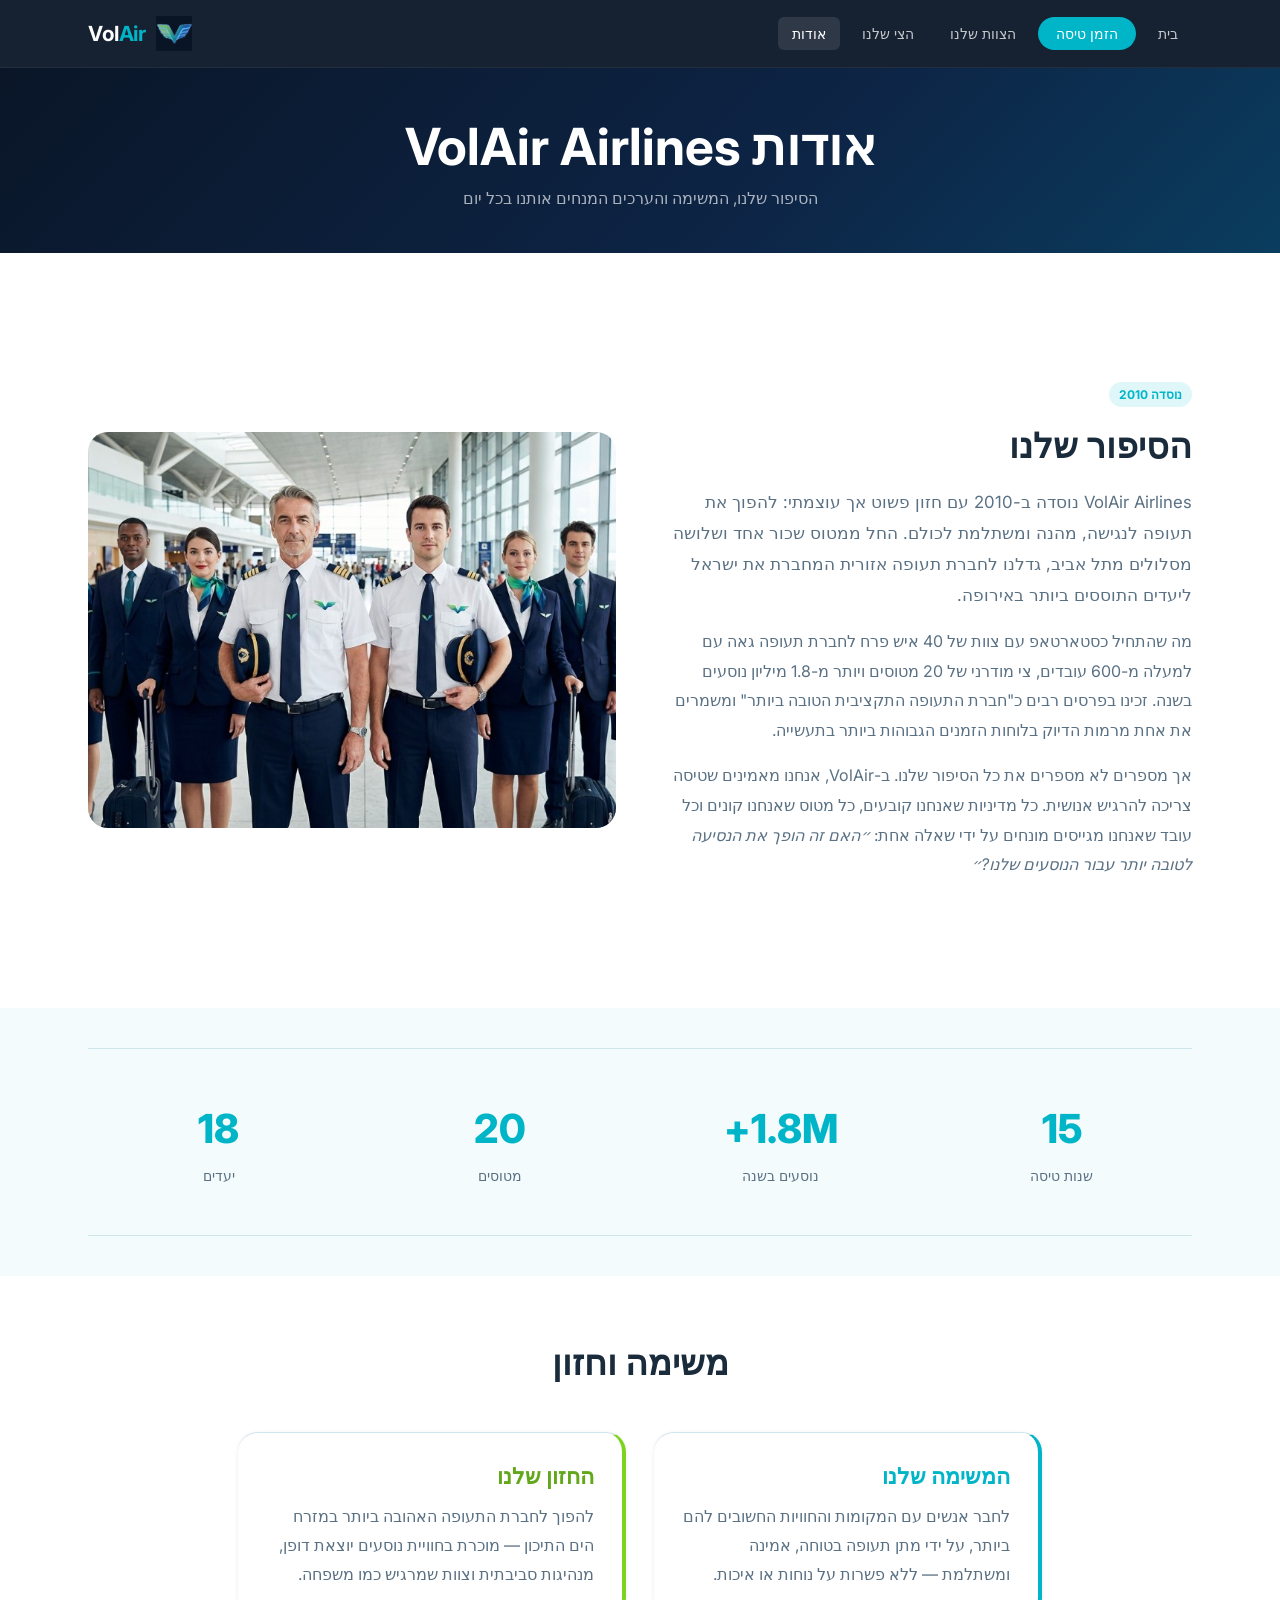
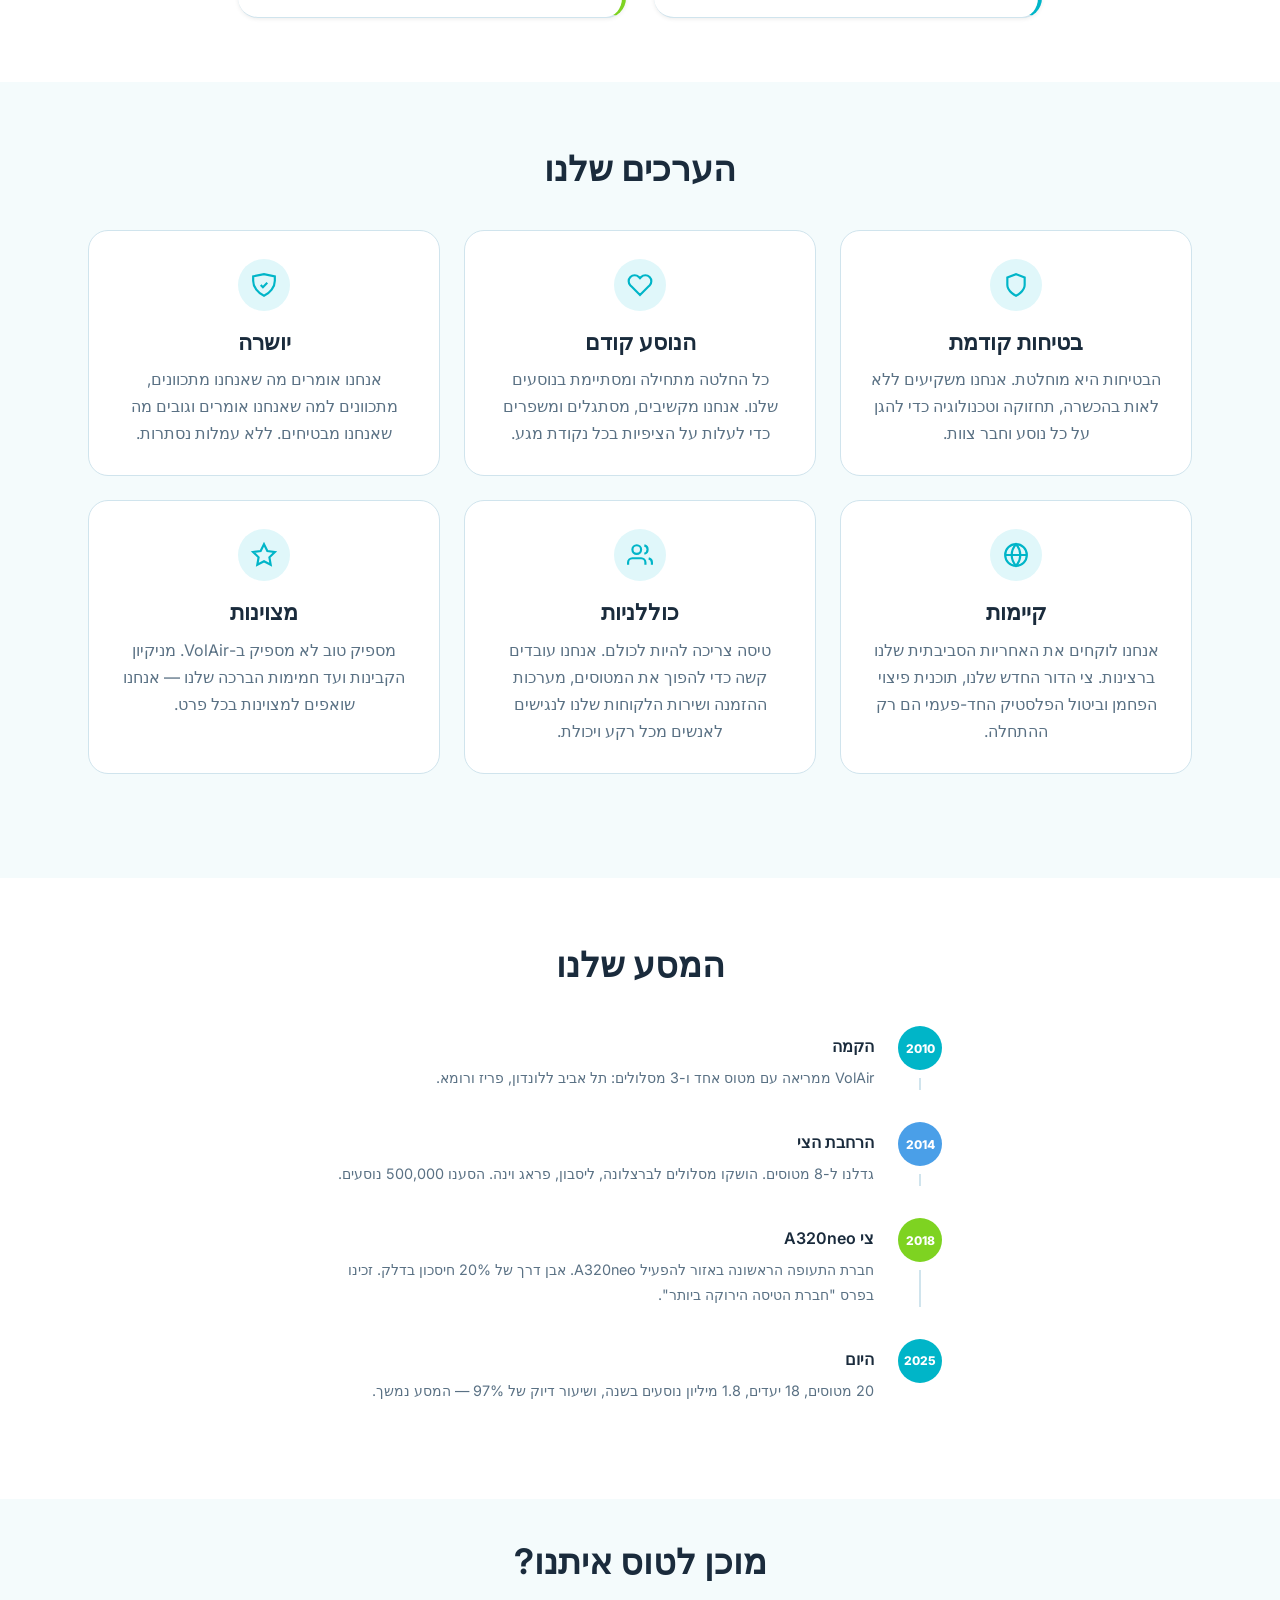
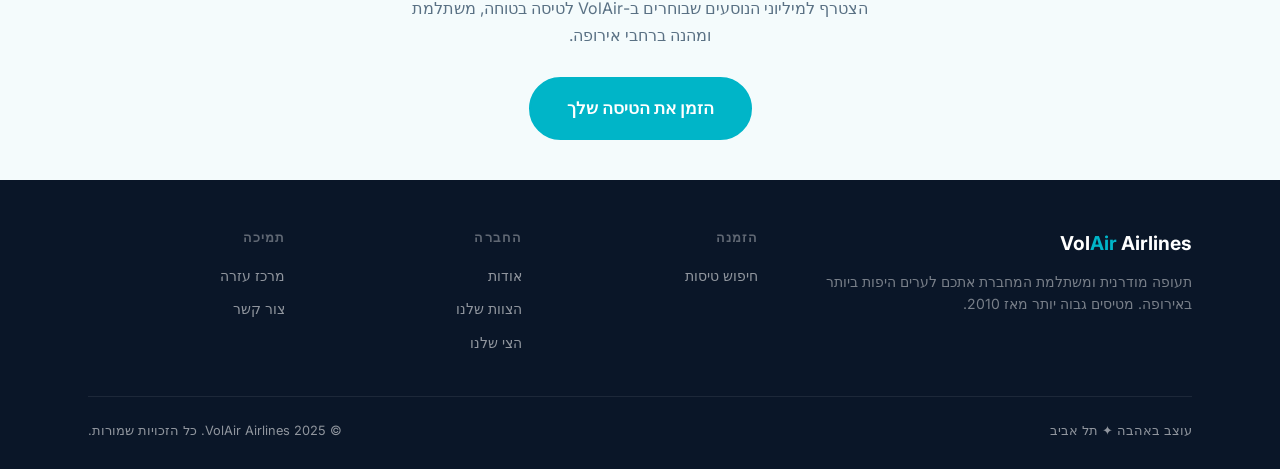
==== commit 026b41f2: "שלב הלוגו האמיתי ושפר אינטראקטיביות - החלף SVG של לוגו ב-<img src="images/logo.jpg"> בכל 10 קבצי HTM" ====
--- a/about.html
+++ b/about.html
@@ -13,11 +13,7 @@
   <nav class="navbar" role="navigation" aria-label="ניווט ראשי">
     <div class="nav-inner">
       <a href="index.html" class="nav-logo">
-        <svg width="32" height="32" viewBox="0 0 32 32" fill="none" aria-hidden="true">
-          <circle cx="16" cy="16" r="16" fill="#00B5C8" opacity="0.15"/>
-          <path d="M6 16 L26 10 L22 16 L26 22 Z" fill="#00B5C8"/>
-          <path d="M14 16 L10 20 L12 16 L10 12 Z" fill="#7ED321"/>
-        </svg>
+        <img src="images/logo.jpg" alt="" width="36" height="36" />
         <span>Vol<span>Air</span></span>
       </a>
       <button class="nav-toggle" aria-label="פתח/סגור תפריט" aria-expanded="false">
--- a/css/style.css
+++ b/css/style.css
@@ -115,6 +115,7 @@
 }
 
 .nav-logo svg { flex-shrink: 0; }
+.nav-logo img { width: 36px; height: 36px; object-fit: contain; flex-shrink: 0; mix-blend-mode: screen; }
 
 .nav-logo span span { color: var(--color-primary); }
 
@@ -302,6 +303,9 @@
 }
 .btn-ghost:hover { background: var(--color-bg); color: var(--color-body); }
 
+.btn:active:not(:disabled) { transform: translateY(1px) !important; box-shadow: none !important; opacity: 0.9; }
+.btn:disabled, .btn[disabled] { opacity: 0.45; cursor: not-allowed; pointer-events: none; transform: none !important; }
+
 .btn-lg { padding: 16px 36px; font-size: 1.05rem; }
 .btn-sm { padding: 10px 20px; font-size: 0.875rem; min-height: 40px; }
 .btn-full { width: 100%; }
@@ -388,6 +392,7 @@
   flex-shrink: 0;
 }
 .counter-btn:hover { background: var(--color-primary-lt); border-color: var(--color-primary); }
+.counter-btn:active { transform: scale(0.88); background: var(--color-primary-lt); border-color: var(--color-primary); }
 .counter-val {
   font-size: 1.1rem;
   font-weight: 700;
@@ -417,6 +422,7 @@
   transition: all var(--transition);
   min-height: 44px;
 }
+.toggle-btn:not(.active):hover { background: rgba(0,181,200,0.1); color: var(--color-primary); }
 .toggle-btn.active {
   background: var(--color-primary);
   color: #fff;
@@ -715,7 +721,9 @@
   justify-content: center;
   margin: 0 auto 20px;
   color: var(--color-primary);
-}
+  transition: background var(--transition), color var(--transition), transform var(--transition);
+}
+.why-item:hover .why-icon { background: var(--color-primary); color: #fff; transform: scale(1.1); }
 .why-item h3 { margin-bottom: 10px; color: var(--color-body); }
 
 /* ══════════════════════════════════════════════
@@ -749,8 +757,13 @@
 .passenger-label { font-weight: 600; color: var(--color-body); }
 .passenger-sub   { font-size: 0.8rem; color: var(--color-muted); }
 
-.return-row { display: none; }
-.return-row.visible { display: block; }
+.return-row {
+  max-height: 0;
+  overflow: hidden;
+  opacity: 0;
+  transition: max-height 320ms ease, opacity 250ms ease;
+}
+.return-row.visible { max-height: 120px; opacity: 1; }
 
 /* ══════════════════════════════════════════════
    RESULTS PAGE
@@ -854,10 +867,14 @@
   display: flex;
   align-items: flex-start;
   gap: 12px;
-  padding: 14px 0;
+  padding: 14px 8px;
   border-bottom: 1px solid var(--color-border);
   cursor: pointer;
-}
+  border-radius: var(--radius-sm);
+  margin: 0 -8px;
+  transition: background var(--transition);
+}
+.extra-item:hover { background: rgba(0,181,200,0.06); }
 .extra-item:last-of-type { border-bottom: none; }
 
 .extra-checkbox {
@@ -1109,8 +1126,16 @@
 .payment-name  { font-weight: 600; color: var(--color-body); }
 .payment-sub   { font-size: 0.8rem; color: var(--color-muted); }
 
-.card-form  { display: none; }
-.card-form.visible { display: flex; flex-direction: column; gap: 16px; }
+.card-form {
+  display: flex;
+  flex-direction: column;
+  gap: 16px;
+  max-height: 0;
+  overflow: hidden;
+  opacity: 0;
+  transition: max-height 400ms cubic-bezier(0.4,0,0.2,1), opacity 300ms ease;
+}
+.card-form.visible { max-height: 800px; opacity: 1; }
 
 .card-number-wrap { position: relative; }
 .card-type-icon {
@@ -1230,20 +1255,28 @@
   border: 1px solid var(--color-border);
   border-radius: var(--radius-lg);
   overflow: hidden;
-  transition: box-shadow var(--transition);
-}
-.crew-member:hover { box-shadow: var(--shadow-md); }
+  transition: box-shadow var(--transition), transform var(--transition);
+}
+.crew-member:hover { box-shadow: var(--shadow-md); transform: translateY(-3px); }
 
 .crew-member-img {
   width: 100%;
   aspect-ratio: 1;
+  background: linear-gradient(135deg, var(--color-primary-lt), var(--color-accent));
+  display: flex;
+  align-items: center;
+  justify-content: center;
+  font-size: 2.5rem;
+  overflow: hidden;
+}
+.crew-member-img img {
+  width: 100%;
+  height: 100%;
   object-fit: cover;
-  background: linear-gradient(135deg, var(--color-primary-lt), var(--color-accent));
-  display: flex;
-  align-items: center;
-  justify-content: center;
-  font-size: 2.5rem;
-}
+  object-position: center top;
+  transition: transform 400ms ease;
+}
+.crew-member:hover .crew-member-img img { transform: scale(1.05); }
 .crew-member-info { padding: 16px; }
 .crew-member-name { font-weight: 700; margin-bottom: 4px; }
 .crew-member-role { font-size: 0.8rem; color: var(--color-primary); font-weight: 600; }
@@ -1367,7 +1400,9 @@
   border-radius: var(--radius-lg);
   text-align: center;
   background: var(--color-surface);
-}
+  transition: box-shadow var(--transition), border-color var(--transition), transform var(--transition);
+}
+.value-card:hover { box-shadow: var(--shadow-md); border-color: var(--color-primary); transform: translateY(-3px); }
 .value-card .icon {
   width: 52px; height: 52px;
   border-radius: 50%;
@@ -1421,6 +1456,14 @@
   margin: 24px 0;
 }
 
+/* Price flash animation */
+@keyframes price-flash {
+  0%   { transform: scale(1); }
+  40%  { transform: scale(1.14); color: var(--color-secondary-dk); }
+  100% { transform: scale(1); }
+}
+.price-flash { animation: price-flash 360ms ease; }
+
 /* Focus visible ring */
 :focus-visible {
   outline: 3px solid var(--color-primary);
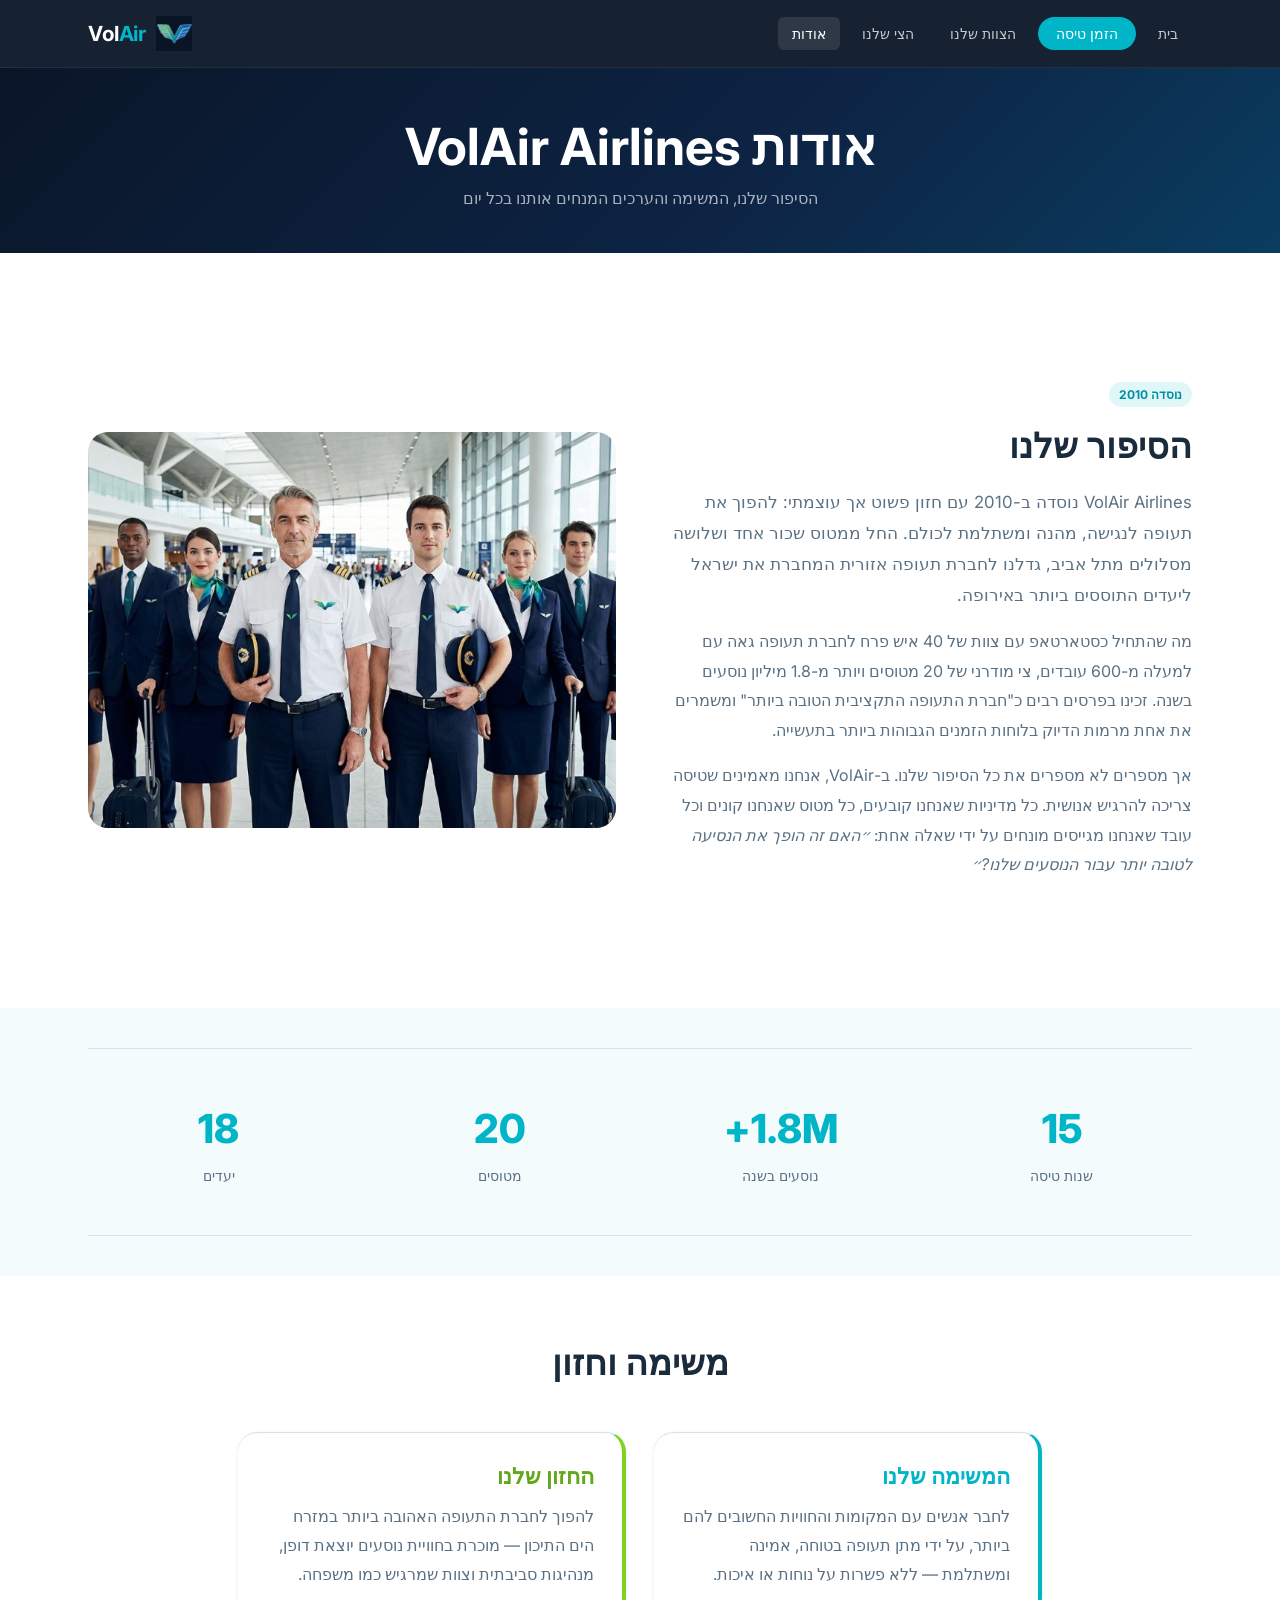
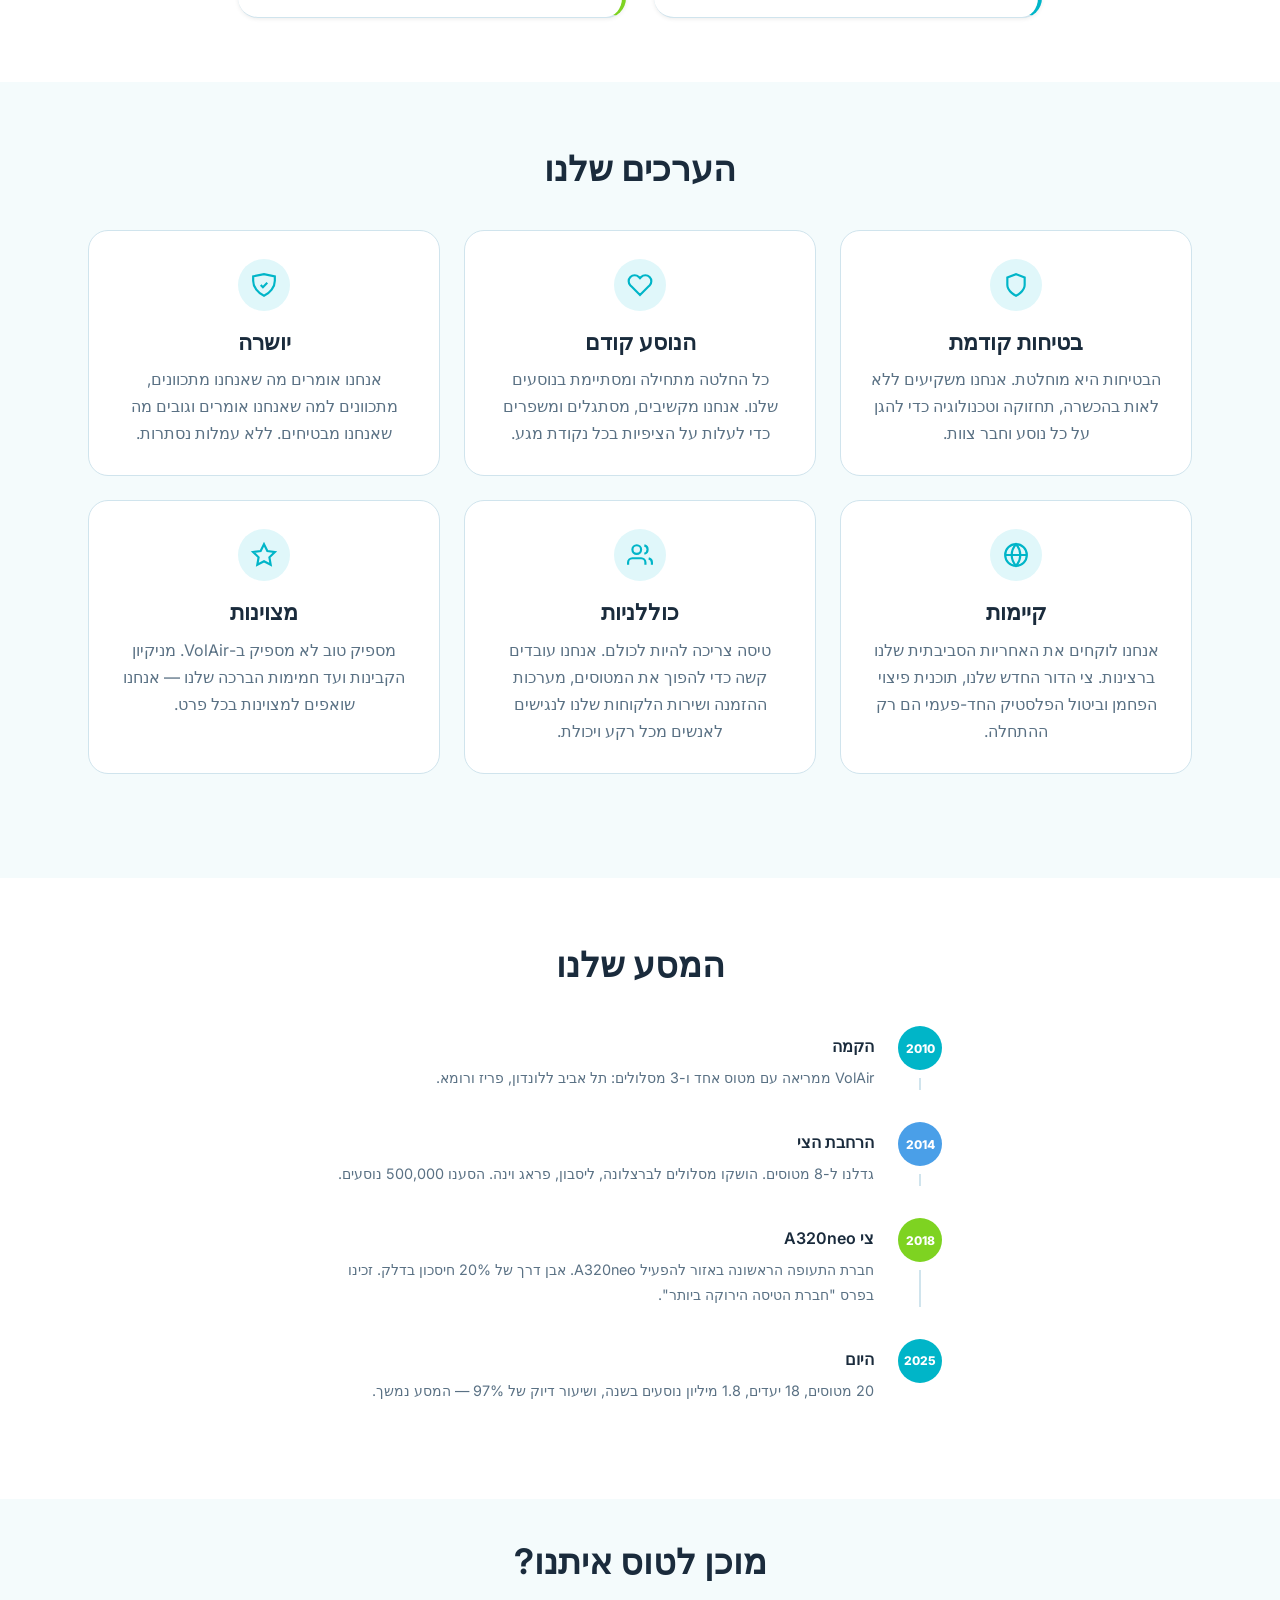
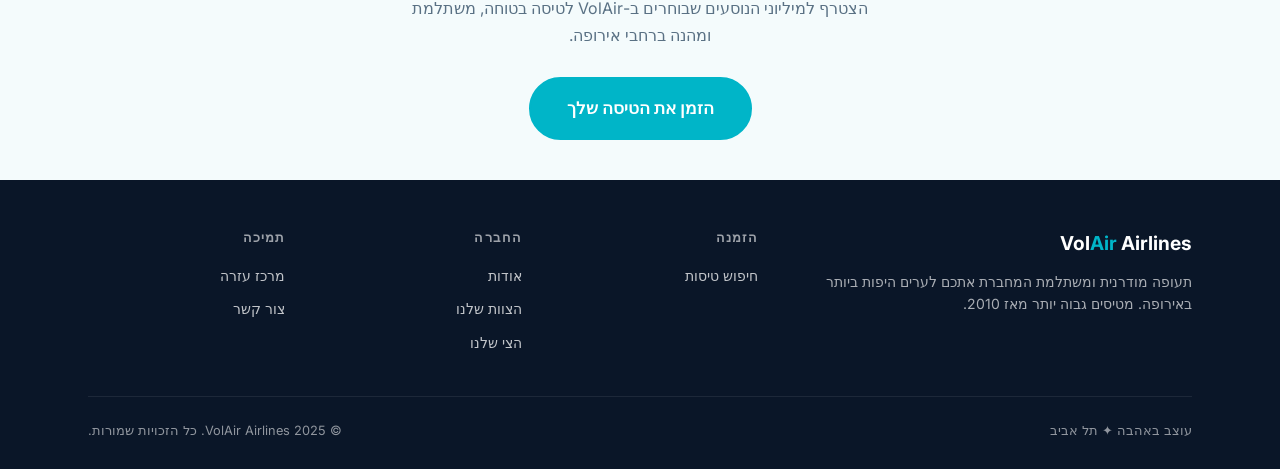
==== commit cc603b74: "שפר נגישות וקונטרסט (WCAG AA) - skip link בכל 10 עמודים — דלג לתוכן הראשי - id="main-content" ל-<mai" ====
--- a/about.html
+++ b/about.html
@@ -9,7 +9,7 @@
   <link rel="stylesheet" href="css/style.css" />
 </head>
 <body>
-
+  <a href="#main-content" class="skip-link">דלג לתוכן הראשי</a>
   <nav class="navbar" role="navigation" aria-label="ניווט ראשי">
     <div class="nav-inner">
       <a href="index.html" class="nav-logo">
@@ -36,7 +36,7 @@
     </div>
   </div>
 
-  <main>
+  <main id="main-content">
 
     <!-- הסיפור שלנו -->
     <section class="section" style="background:var(--color-surface);">
--- a/css/style.css
+++ b/css/style.css
@@ -40,6 +40,24 @@
   --nav-height: 68px;
 }
 
+/* ── Skip link ──────────────────────────────── */
+.skip-link {
+  position: absolute;
+  top: -100%;
+  left: 50%;
+  transform: translateX(-50%);
+  background: var(--color-primary);
+  color: #fff;
+  padding: 10px 24px;
+  border-radius: 0 0 var(--radius-md) var(--radius-md);
+  font-weight: 600;
+  font-size: 0.95rem;
+  z-index: 10000;
+  transition: top 200ms ease;
+  white-space: nowrap;
+}
+.skip-link:focus { top: 0; outline: 3px solid #fff; outline-offset: -4px; }
+
 /* ── Reset & Base ──────────────────────────── */
 *, *::before, *::after { box-sizing: border-box; margin: 0; padding: 0; }
 
@@ -78,6 +96,27 @@
 
 .section { padding: 64px 0; }
 .section-sm { padding: 40px 0; }
+@media (max-width: 600px) {
+  .section    { padding: 40px 0; }
+  .section-sm { padding: 24px 0; }
+}
+
+/* Responsive utility grids */
+.grid-4 { display: grid; grid-template-columns: repeat(4, 1fr); }
+@media (max-width: 600px) { .grid-4 { grid-template-columns: 1fr 1fr !important; } }
+
+.payment-grid {
+  display: grid;
+  grid-template-columns: 1fr 320px;
+  gap: 28px;
+  align-items: start;
+  max-width: 900px;
+  margin: 0 auto;
+}
+@media (max-width: 768px) {
+  .payment-grid { grid-template-columns: 1fr; }
+  .payment-grid > *:last-child { order: -1; } /* sidebar goes first on mobile */
+}
 
 /* ── Navigation ────────────────────────────── */
 .navbar {
@@ -255,8 +294,15 @@
   color: var(--color-muted);
   white-space: nowrap;
 }
-.step.active .step-label { color: var(--color-primary); font-weight: 600; }
+.step.active .step-label { color: var(--color-primary-dk); font-weight: 600; }
 .step.done  .step-label { color: var(--color-secondary); }
+@media (max-width: 480px) {
+  .progress-steps { padding: 16px 8px; }
+  .step { min-width: 44px; }
+  .step-label { font-size: 0.6rem; }
+  .step-dot { width: 26px; height: 26px; font-size: 0.65rem; }
+  .step:not(:last-child)::after { top: 13px; }
+}
 
 /* ── Buttons ───────────────────────────────── */
 .btn {
@@ -361,8 +407,35 @@
 .form-control::placeholder { color: var(--color-muted); }
 
 .form-helper { font-size: 0.8rem; color: var(--color-muted); }
-.form-error  { font-size: 0.8rem; color: var(--color-danger); display: none; }
-.form-error.visible { display: block; }
+.form-error {
+  font-size: 0.8rem;
+  color: var(--color-danger);
+  max-height: 0;
+  overflow: hidden;
+  opacity: 0;
+  transition: max-height 240ms ease, opacity 200ms ease, margin-top 200ms ease;
+  margin-top: 0;
+}
+.form-error.visible { max-height: 36px; opacity: 1; margin-top: 5px; }
+
+.form-control.is-invalid {
+  border-color: var(--color-danger) !important;
+  background-color: rgba(198, 40, 40, 0.04);
+}
+.form-control.is-valid {
+  border-color: var(--color-secondary) !important;
+  background-color: rgba(126, 211, 33, 0.04);
+}
+
+@keyframes shake {
+  0%, 100% { transform: translateX(0); }
+  15%  { transform: translateX(-6px); }
+  30%  { transform: translateX(5px); }
+  45%  { transform: translateX(-4px); }
+  60%  { transform: translateX(3px); }
+  75%  { transform: translateX(-2px); }
+}
+.shake { animation: shake 420ms cubic-bezier(0.36, 0.07, 0.19, 0.97); }
 
 .form-grid-2 { display: grid; grid-template-columns: 1fr 1fr; gap: 16px; }
 .form-grid-3 { display: grid; grid-template-columns: repeat(3, 1fr); gap: 16px; }
@@ -438,6 +511,10 @@
 }
 .page-hero h1 { color: #fff; margin-bottom: 8px; }
 .page-hero p  { color: rgba(255,255,255,0.65); font-size: 1rem; }
+@media (max-width: 600px) {
+  .page-hero { padding: 32px 0 24px; }
+  .page-hero h1 { font-size: 1.75rem; }
+}
 
 /* ── Footer ─────────────────────────────────── */
 .footer {
@@ -462,20 +539,20 @@
 .footer-brand { display: flex; flex-direction: column; gap: 12px; }
 .footer-brand .logo-text { color: #fff; font-size: 1.2rem; font-weight: 700; }
 .footer-brand .logo-text span { color: var(--color-primary); }
-.footer-brand p { font-size: 0.875rem; line-height: 1.6; color: rgba(255,255,255,0.45); }
+.footer-brand p { font-size: 0.875rem; line-height: 1.6; color: rgba(255,255,255,0.65); }
 
 .footer-col h5 {
   font-size: 0.8rem;
   font-weight: 700;
   text-transform: uppercase;
   letter-spacing: 0.08em;
-  color: rgba(255,255,255,0.35);
+  color: rgba(255,255,255,0.60);
   margin-bottom: 14px;
 }
 .footer-col ul { display: flex; flex-direction: column; gap: 8px; }
 .footer-col a {
   font-size: 0.9rem;
-  color: rgba(255,255,255,0.55);
+  color: rgba(255,255,255,0.75);
   transition: color var(--transition);
 }
 .footer-col a:hover { color: var(--color-primary); }
@@ -808,7 +885,7 @@
   padding: 4px 12px;
   border-radius: var(--radius-pill);
   background: var(--color-primary-lt);
-  color: var(--color-primary);
+  color: var(--color-primary-dk);
 }
 .flight-badge.best { background: rgba(126,211,33,0.15); color: var(--color-secondary-dk); }
 
@@ -1446,7 +1523,7 @@
   font-size: 0.75rem;
   font-weight: 700;
 }
-.badge-primary { background: var(--color-primary-lt); color: var(--color-primary); }
+.badge-primary { background: var(--color-primary-lt); color: var(--color-primary-dk); }
 .badge-success { background: rgba(67,160,71,0.12); color: var(--color-success); }
 .badge-warn    { background: rgba(251,140,0,0.12); color: var(--color-warning); }
 
@@ -1464,6 +1541,16 @@
 }
 .price-flash { animation: price-flash 360ms ease; }
 
+/* Entry animations (scroll-triggered) */
+@keyframes fade-in-up {
+  from { opacity: 0; transform: translateY(20px); }
+  to   { opacity: 1; transform: translateY(0); }
+}
+.anim-ready { opacity: 0; }
+.anim-ready.anim-done {
+  animation: fade-in-up 500ms cubic-bezier(0.22, 1, 0.36, 1) var(--anim-delay, 0ms) both;
+}
+
 /* Focus visible ring */
 :focus-visible {
   outline: 3px solid var(--color-primary);
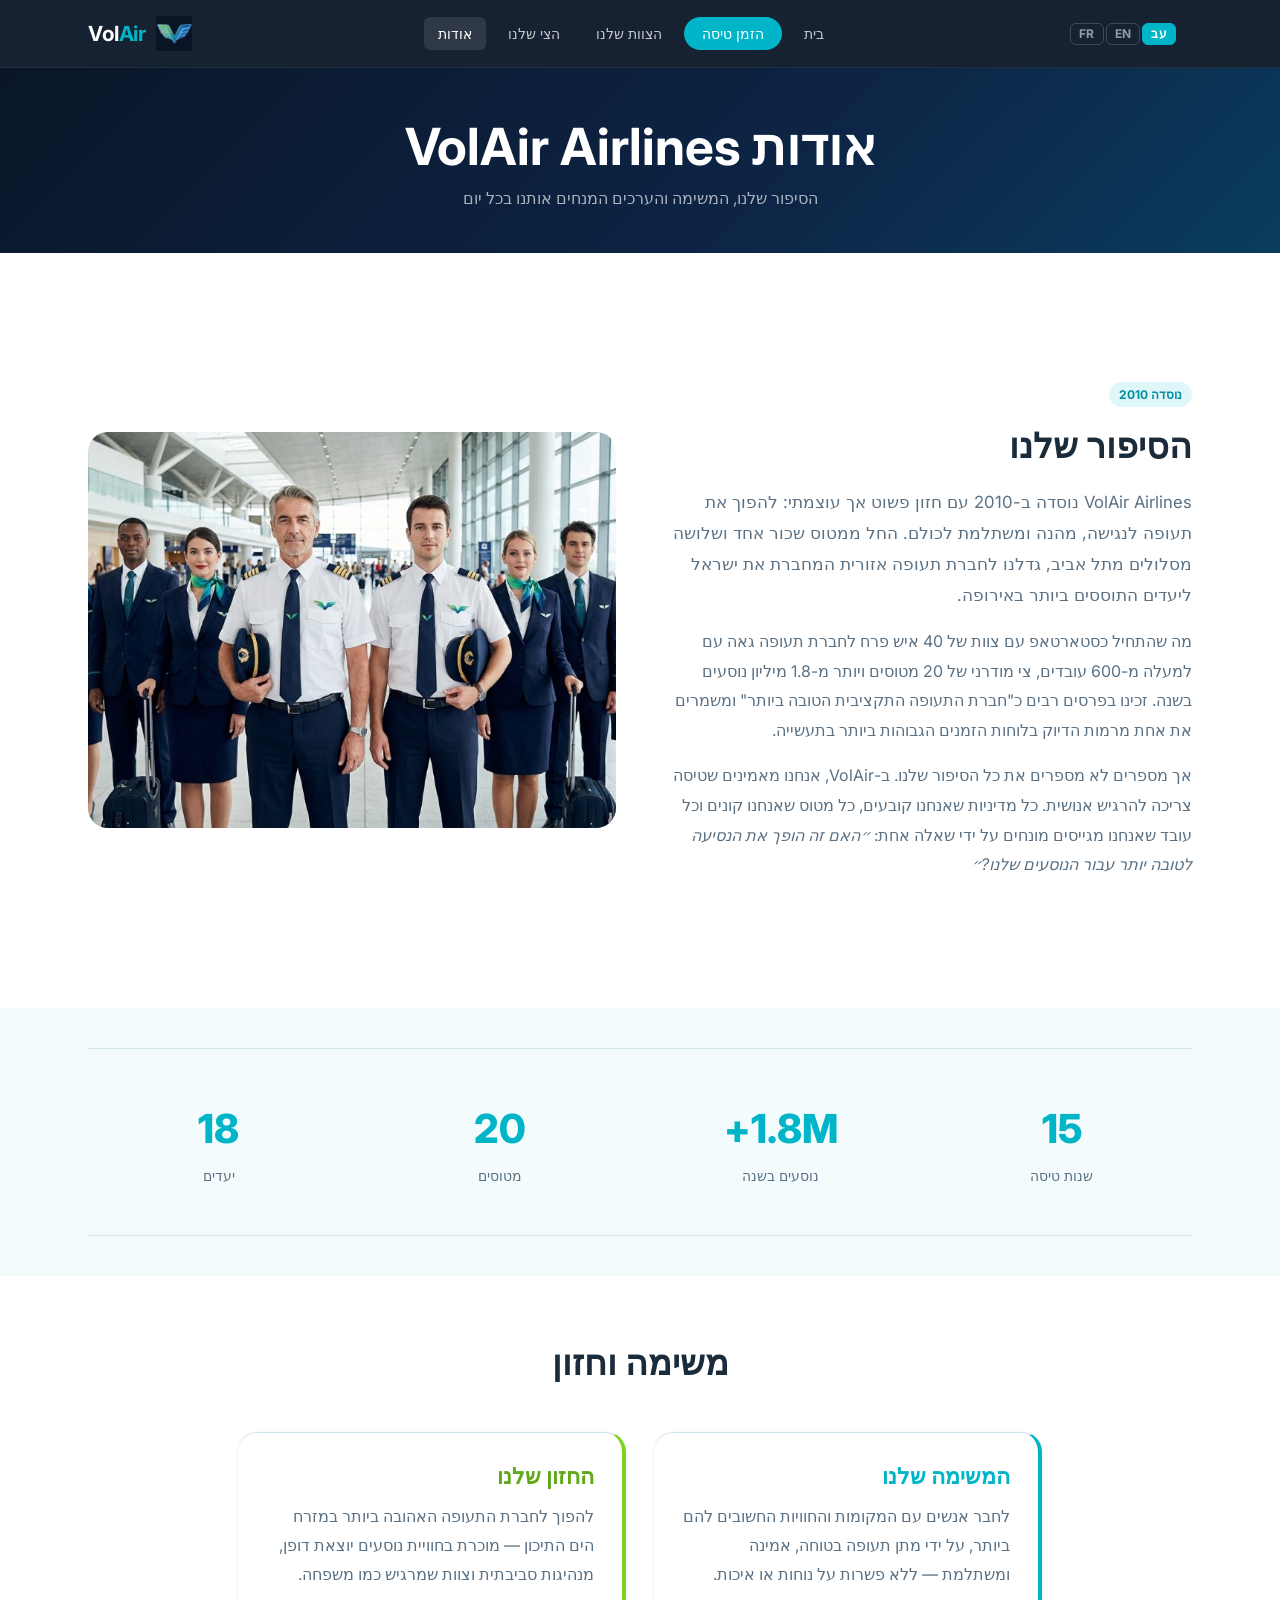
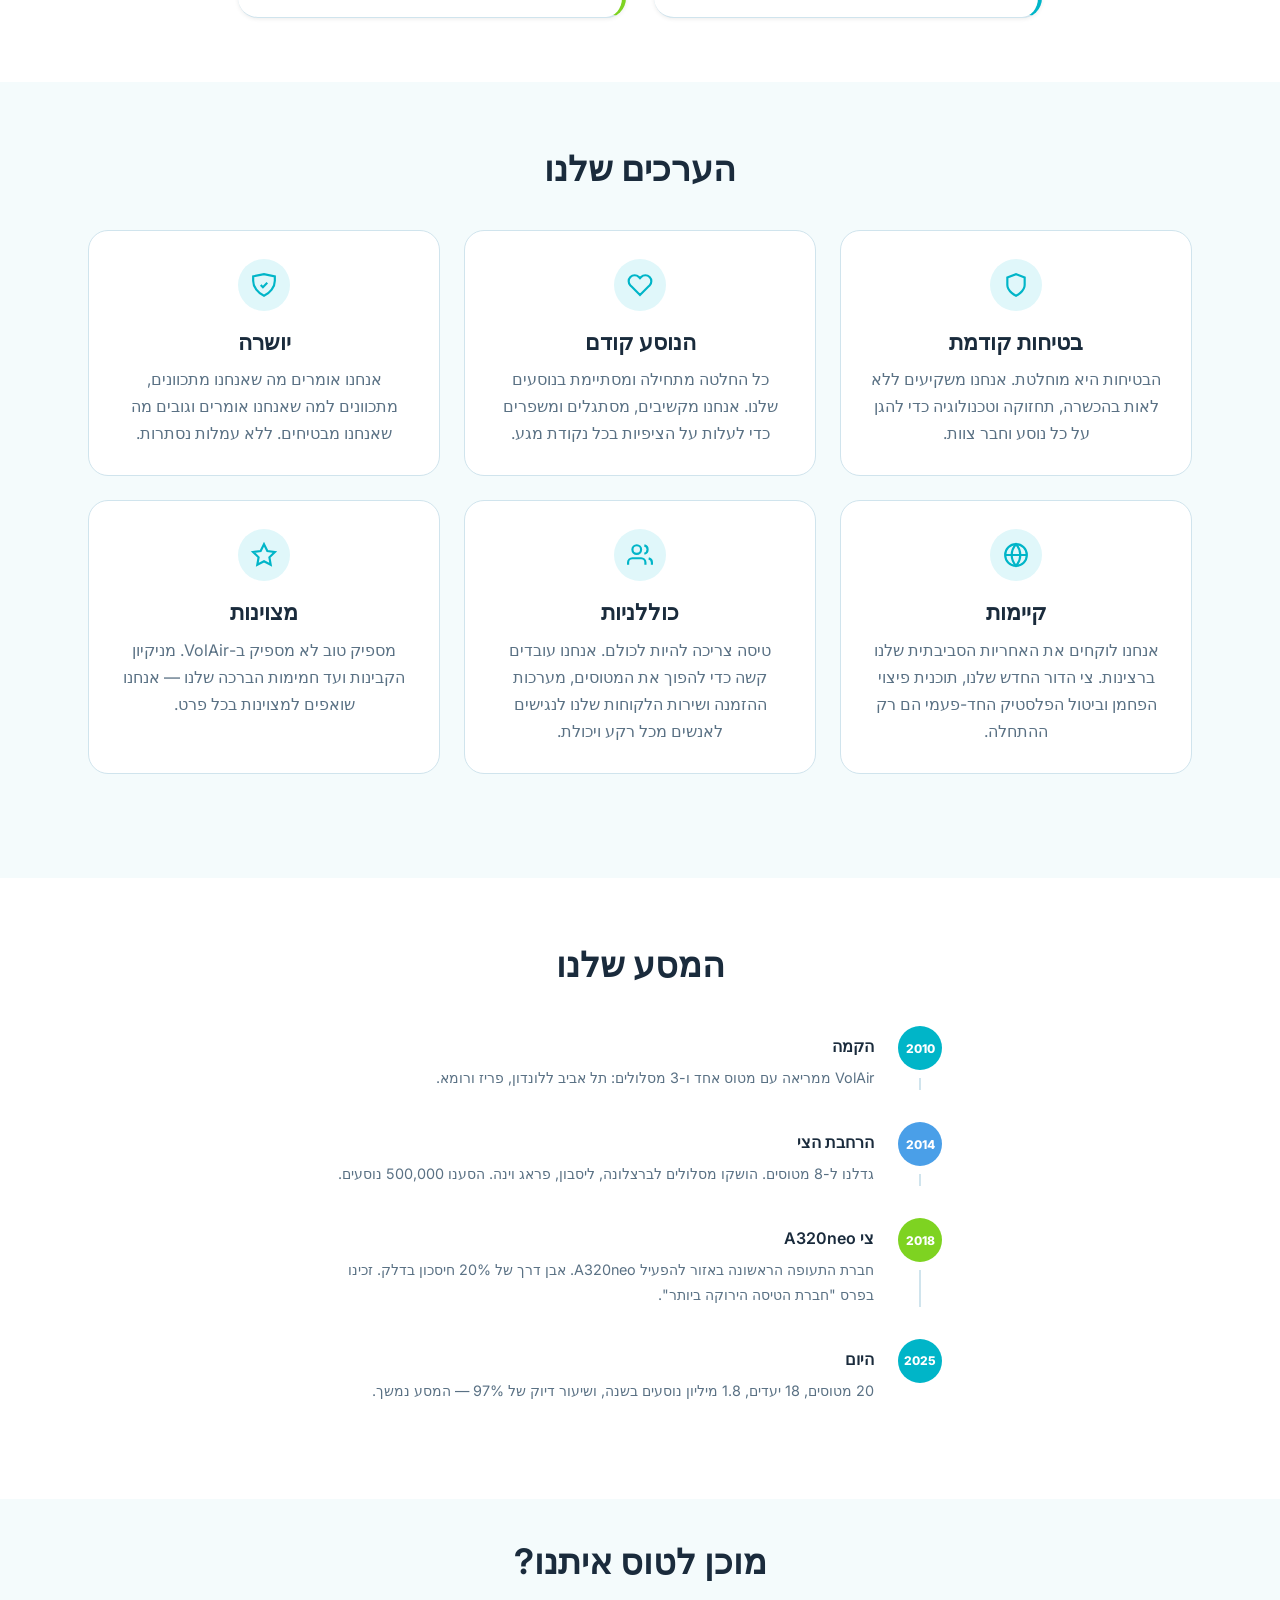
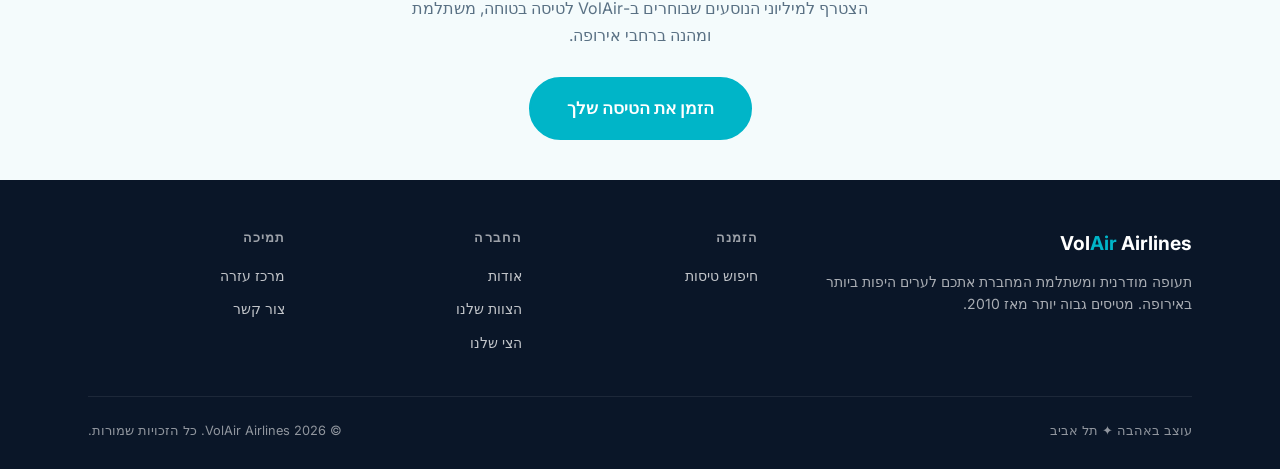
==== commit 2e6d4411: "הוסף בחירת תוספות לנוסע, החלפת שפה (עברית/אנגלית/צרפתית), ותיקון שנת זכויות יוצרים - js/i18n.js: מוד" ====
--- a/about.html
+++ b/about.html
@@ -9,7 +9,7 @@
   <link rel="stylesheet" href="css/style.css" />
 </head>
 <body>
-  <a href="#main-content" class="skip-link">דלג לתוכן הראשי</a>
+  <a href="#main-content" class="skip-link" data-i18n="skip.link">דלג לתוכן הראשי</a>
   <nav class="navbar" role="navigation" aria-label="ניווט ראשי">
     <div class="nav-inner">
       <a href="index.html" class="nav-logo">
@@ -20,12 +20,17 @@
         <span></span><span></span><span></span>
       </button>
       <ul class="nav-links" role="list">
-        <li><a href="index.html">בית</a></li>
-        <li><a href="flights.html" class="btn-nav">הזמן טיסה</a></li>
-        <li><a href="crew.html">הצוות שלנו</a></li>
-        <li><a href="fleet.html">הצי שלנו</a></li>
-        <li><a href="about.html" class="active">אודות</a></li>
+        <li><a href="index.html" data-i18n="nav.home">בית</a></li>
+        <li><a href="flights.html" class="btn-nav" data-i18n="nav.book">הזמן טיסה</a></li>
+        <li><a href="crew.html" data-i18n="nav.crew">הצוות שלנו</a></li>
+        <li><a href="fleet.html" data-i18n="nav.fleet">הצי שלנו</a></li>
+        <li><a href="about.html" class="active" data-i18n="nav.about">אודות</a></li>
       </ul>
+      <div class="lang-switcher" role="group" aria-label="שינוי שפה">
+        <button class="lang-btn active" data-lang="he" onclick="window.i18n?.applyLang('he')">עב</button>
+        <button class="lang-btn" data-lang="en" onclick="window.i18n?.applyLang('en')">EN</button>
+        <button class="lang-btn" data-lang="fr" onclick="window.i18n?.applyLang('fr')">FR</button>
+      </div>
     </div>
   </nav>
 
@@ -270,11 +275,11 @@
           <p>תעופה מודרנית ומשתלמת המחברת אתכם לערים היפות ביותר באירופה. מטיסים גבוה יותר מאז 2010.</p>
         </div>
         <div class="footer-col">
-          <h5>הזמנה</h5>
+          <h5 data-i18n="footer.booking">הזמנה</h5>
           <ul><li><a href="flights.html">חיפוש טיסות</a></li></ul>
         </div>
         <div class="footer-col">
-          <h5>החברה</h5>
+          <h5 data-i18n="footer.company">החברה</h5>
           <ul>
             <li><a href="about.html">אודות</a></li>
             <li><a href="crew.html">הצוות שלנו</a></li>
@@ -282,20 +287,21 @@
           </ul>
         </div>
         <div class="footer-col">
-          <h5>תמיכה</h5>
+          <h5 data-i18n="footer.support">תמיכה</h5>
           <ul>
-            <li><a href="#">מרכז עזרה</a></li>
-            <li><a href="#">צור קשר</a></li>
+            <li><a href="help.html" data-i18n="footer.helpCenter">מרכז עזרה</a></li>
+            <li><a href="contact.html" data-i18n="footer.contact">צור קשר</a></li>
           </ul>
         </div>
       </div>
       <div class="footer-bottom">
-        <span>&copy; 2025 VolAir Airlines. כל הזכויות שמורות.</span>
-        <span>עוצב באהבה ✦ תל אביב</span>
+        <span data-i18n="footer.copyright">&copy; 2026 VolAir Airlines. כל הזכויות שמורות.</span>
+        <span data-i18n="footer.tagline">עוצב באהבה ✦ תל אביב</span>
       </div>
     </div>
   </footer>
 
+  <script src="js/i18n.js"></script>
   <script src="js/app.js"></script>
 </body>
 </html>
--- a/css/style.css
+++ b/css/style.css
@@ -1612,6 +1612,71 @@
 [dir="rtl"] .footer-inner { direction: rtl; }
 [dir="rtl"] .footer-bottom { flex-direction: row-reverse; }
 
+/* ── Language Switcher ─────────────────────── */
+.lang-switcher {
+  display: flex;
+  align-items: center;
+  gap: 2px;
+  margin-inline-start: 16px;
+  flex-shrink: 0;
+}
+.lang-btn {
+  background: transparent;
+  border: 1px solid rgba(255,255,255,0.18);
+  color: rgba(255,255,255,0.55);
+  border-radius: var(--radius-sm);
+  padding: 4px 8px;
+  font-size: 0.75rem;
+  font-weight: 700;
+  cursor: pointer;
+  letter-spacing: 0.03em;
+  transition: background 160ms, color 160ms, border-color 160ms;
+  font-family: inherit;
+  line-height: 1;
+}
+.lang-btn:hover  { background: rgba(255,255,255,0.1); color: #fff; border-color: rgba(255,255,255,0.35); }
+.lang-btn.active { background: var(--color-primary); border-color: var(--color-primary); color: #fff; }
+.lang-btn:focus-visible { outline: 2px solid var(--color-primary); outline-offset: 2px; }
+@media (max-width: 480px) { .lang-btn { padding: 3px 6px; font-size: 0.7rem; } }
+
+/* Per-passenger extras tabs */
+.pax-tabs {
+  display: flex;
+  flex-wrap: wrap;
+  gap: 6px;
+  margin-bottom: 10px;
+}
+.pax-tab {
+  padding: 5px 14px;
+  border-radius: 20px;
+  border: 1.5px solid var(--color-border, #d0e8ec);
+  background: transparent;
+  color: var(--color-text-muted, #607d8b);
+  font-size: 0.82rem;
+  font-weight: 600;
+  cursor: pointer;
+  transition: background 0.15s, color 0.15s, border-color 0.15s;
+}
+.pax-tab:hover { background: rgba(0,181,200,0.08); border-color: var(--color-primary); color: var(--color-primary); }
+.pax-tab.active { background: var(--color-primary); border-color: var(--color-primary); color: #fff; }
+.pax-tab:focus-visible { outline: 2px solid var(--color-primary); outline-offset: 2px; }
+.btn-apply-all {
+  display: block;
+  width: 100%;
+  margin-bottom: 14px;
+  padding: 7px 12px;
+  border-radius: 8px;
+  border: 1.5px dashed var(--color-primary);
+  background: rgba(0,181,200,0.06);
+  color: var(--color-primary);
+  font-size: 0.82rem;
+  font-weight: 600;
+  cursor: pointer;
+  transition: background 0.15s;
+}
+.btn-apply-all:hover { background: rgba(0,181,200,0.15); }
+.btn-apply-all:focus-visible { outline: 2px solid var(--color-primary); outline-offset: 2px; }
+
 /* Summary rows */
 [dir="rtl"] .summary-row { flex-direction: row-reverse; }
 [dir="rtl"] .d-flex.justify-between { flex-direction: row-reverse; }
